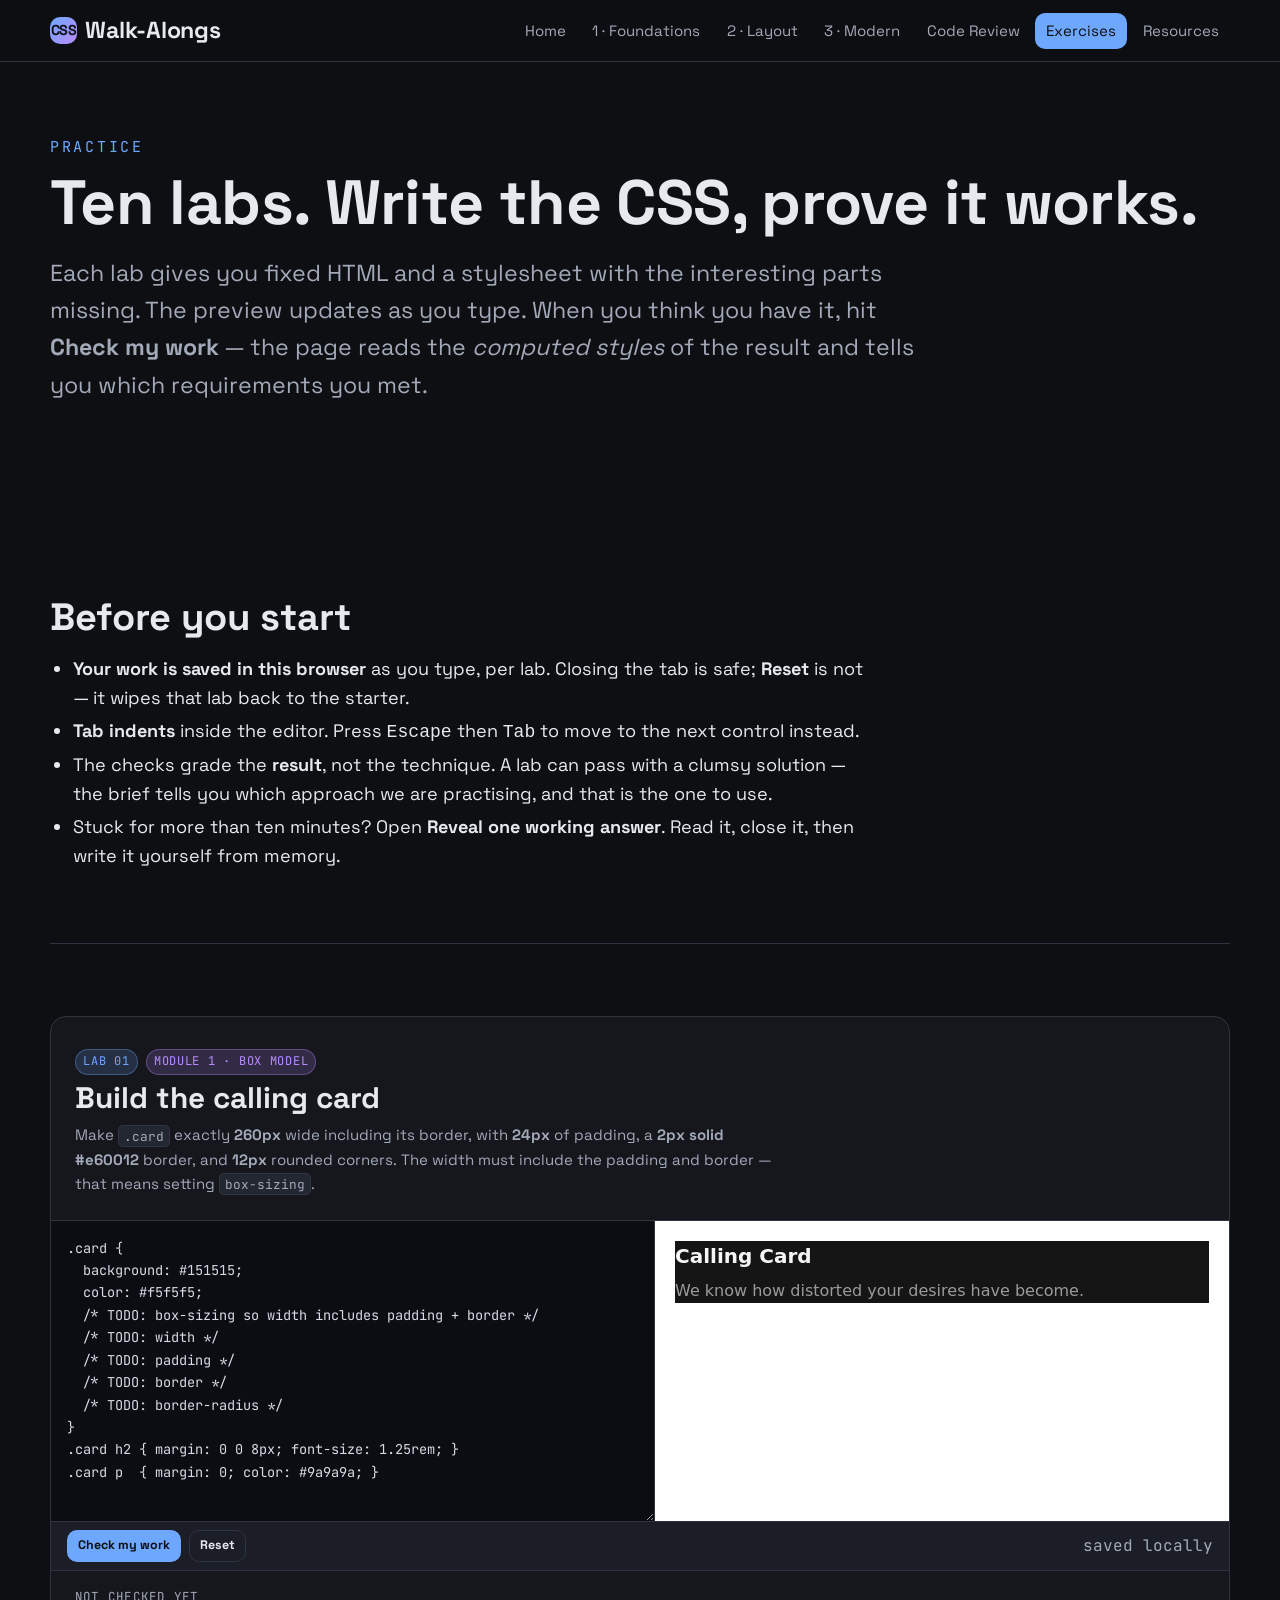
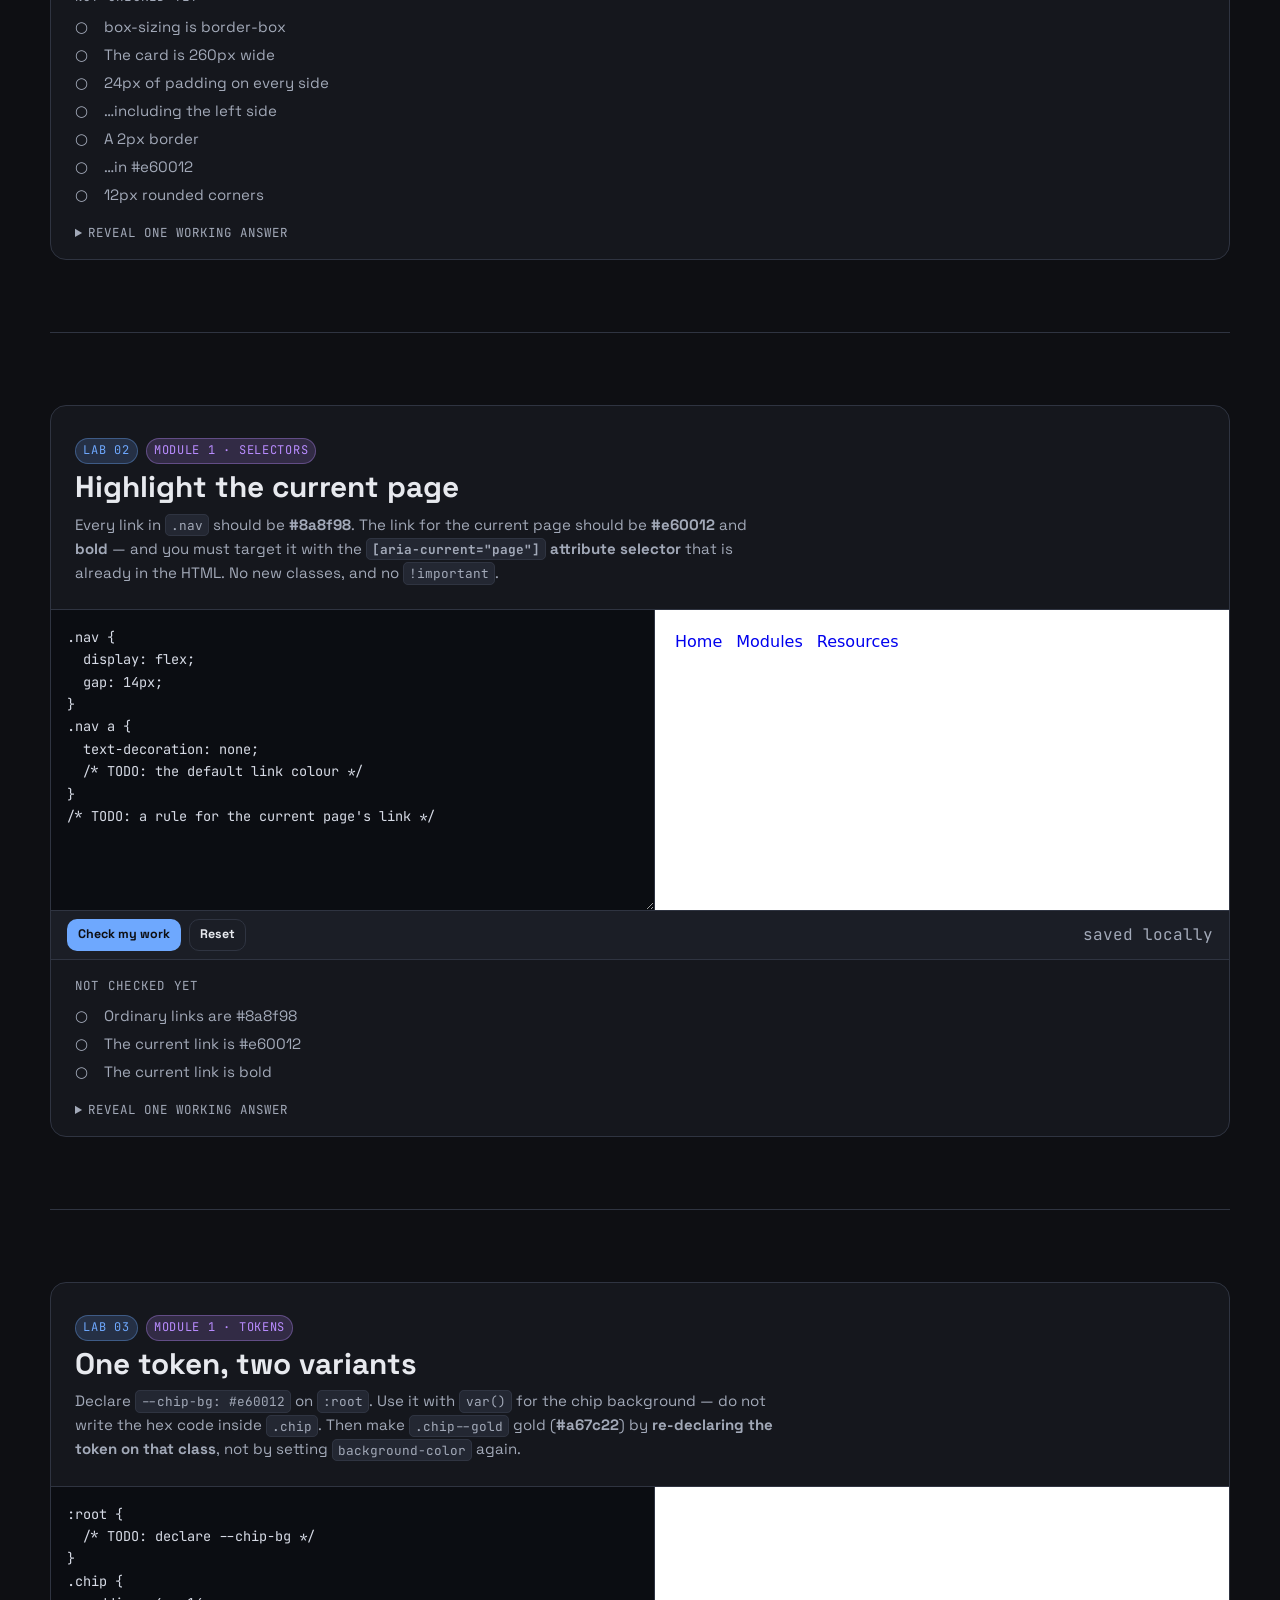
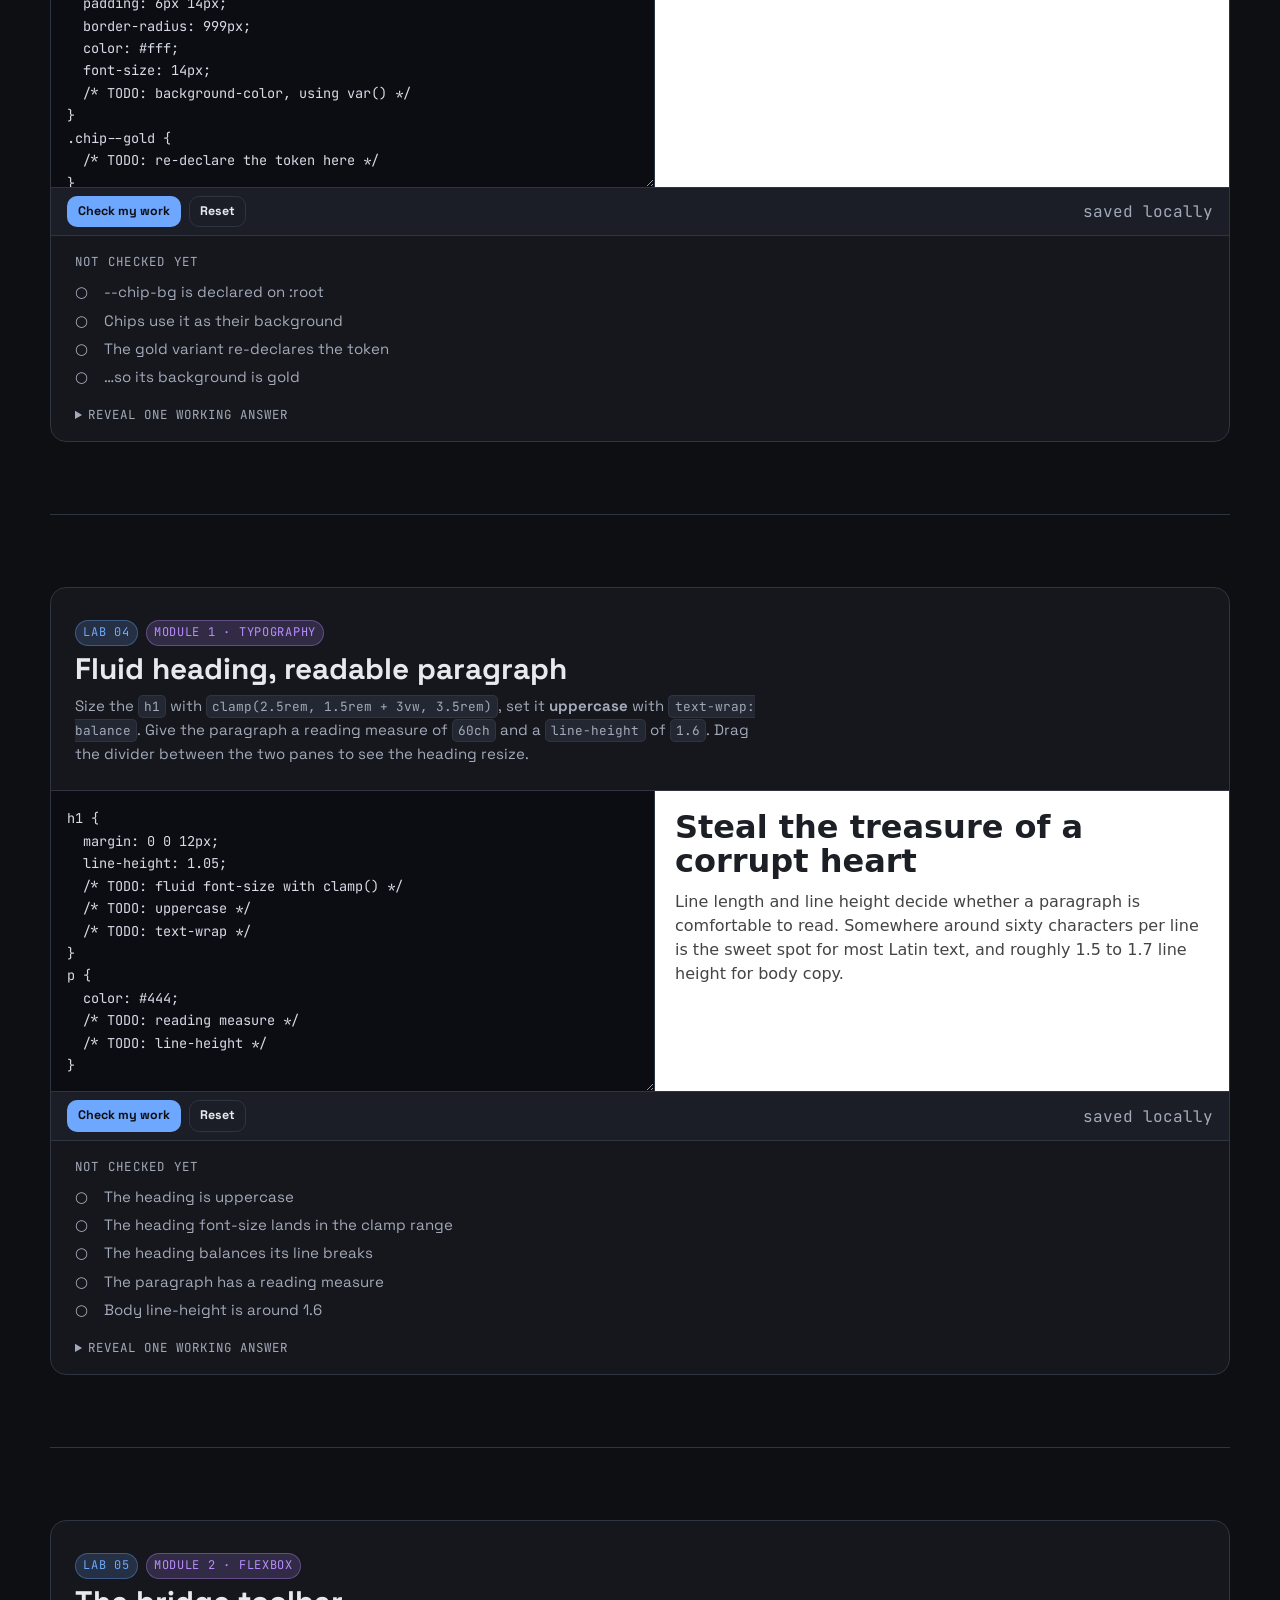
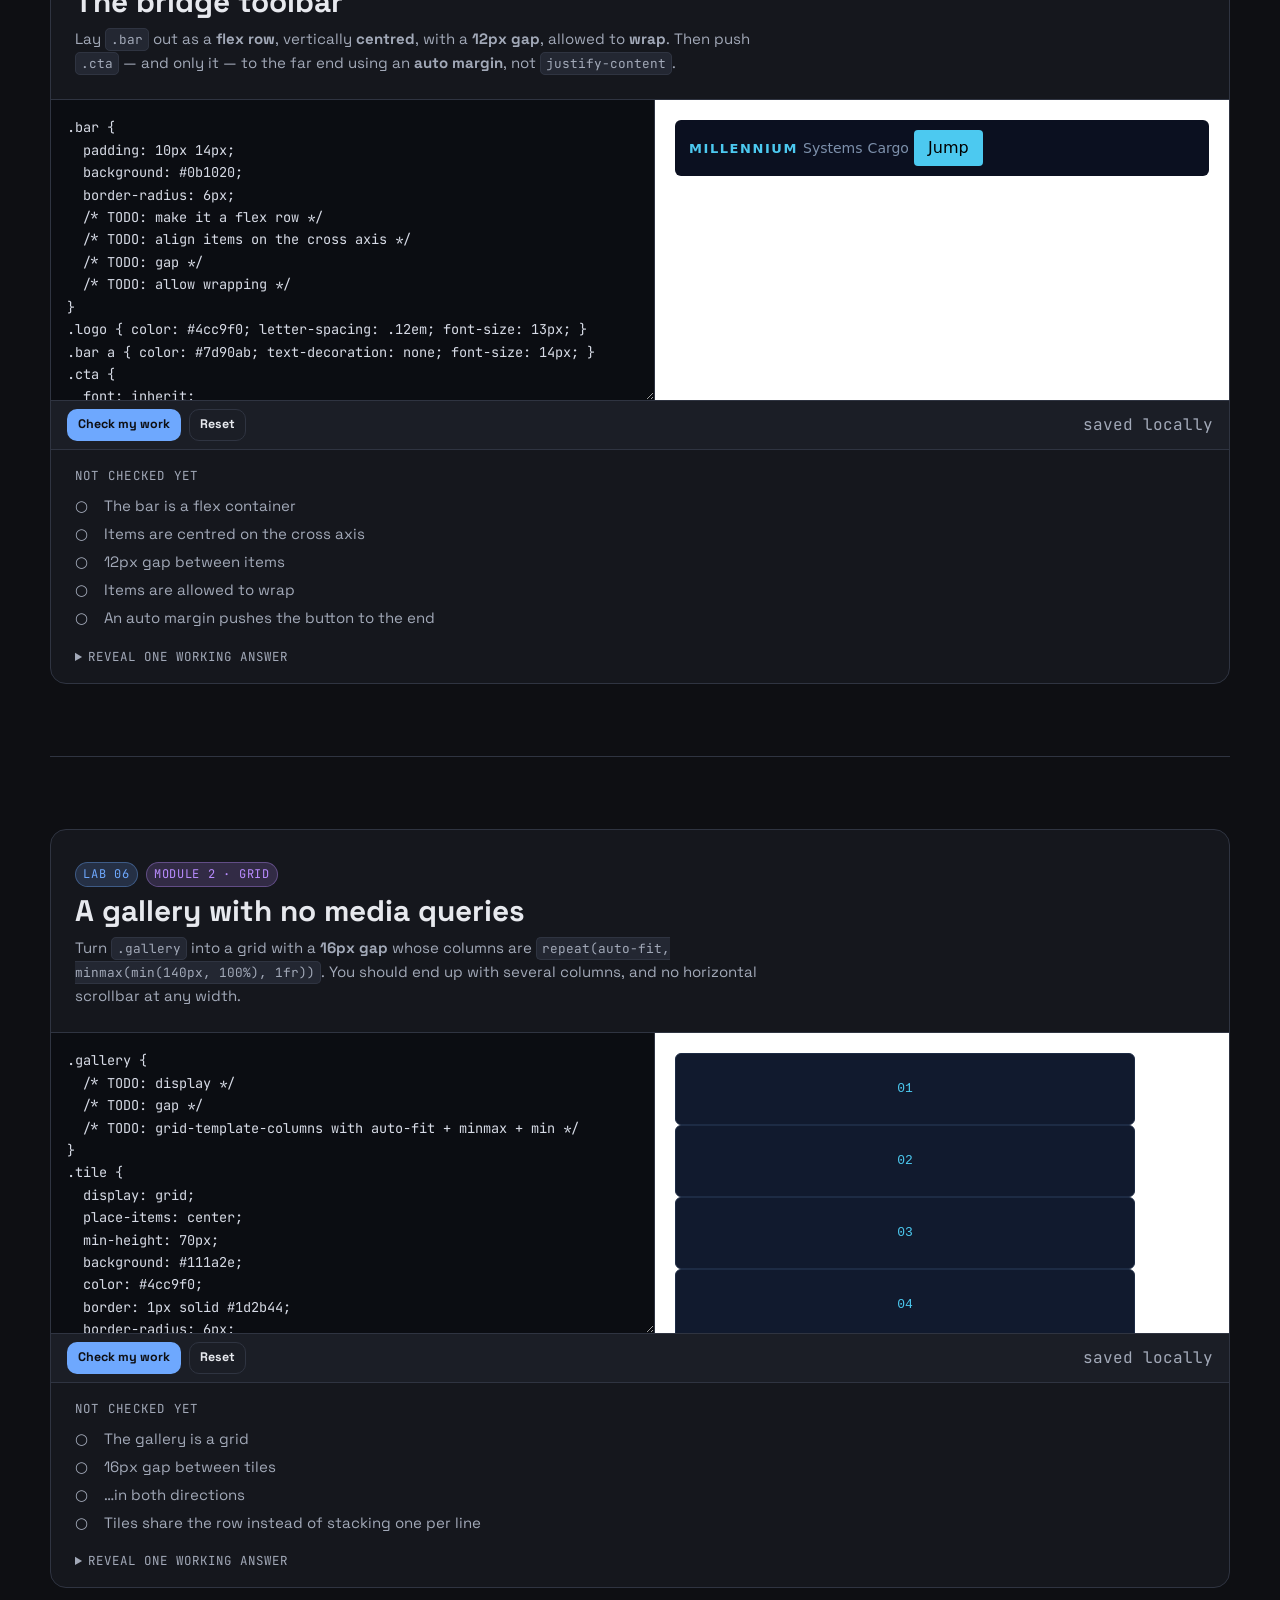
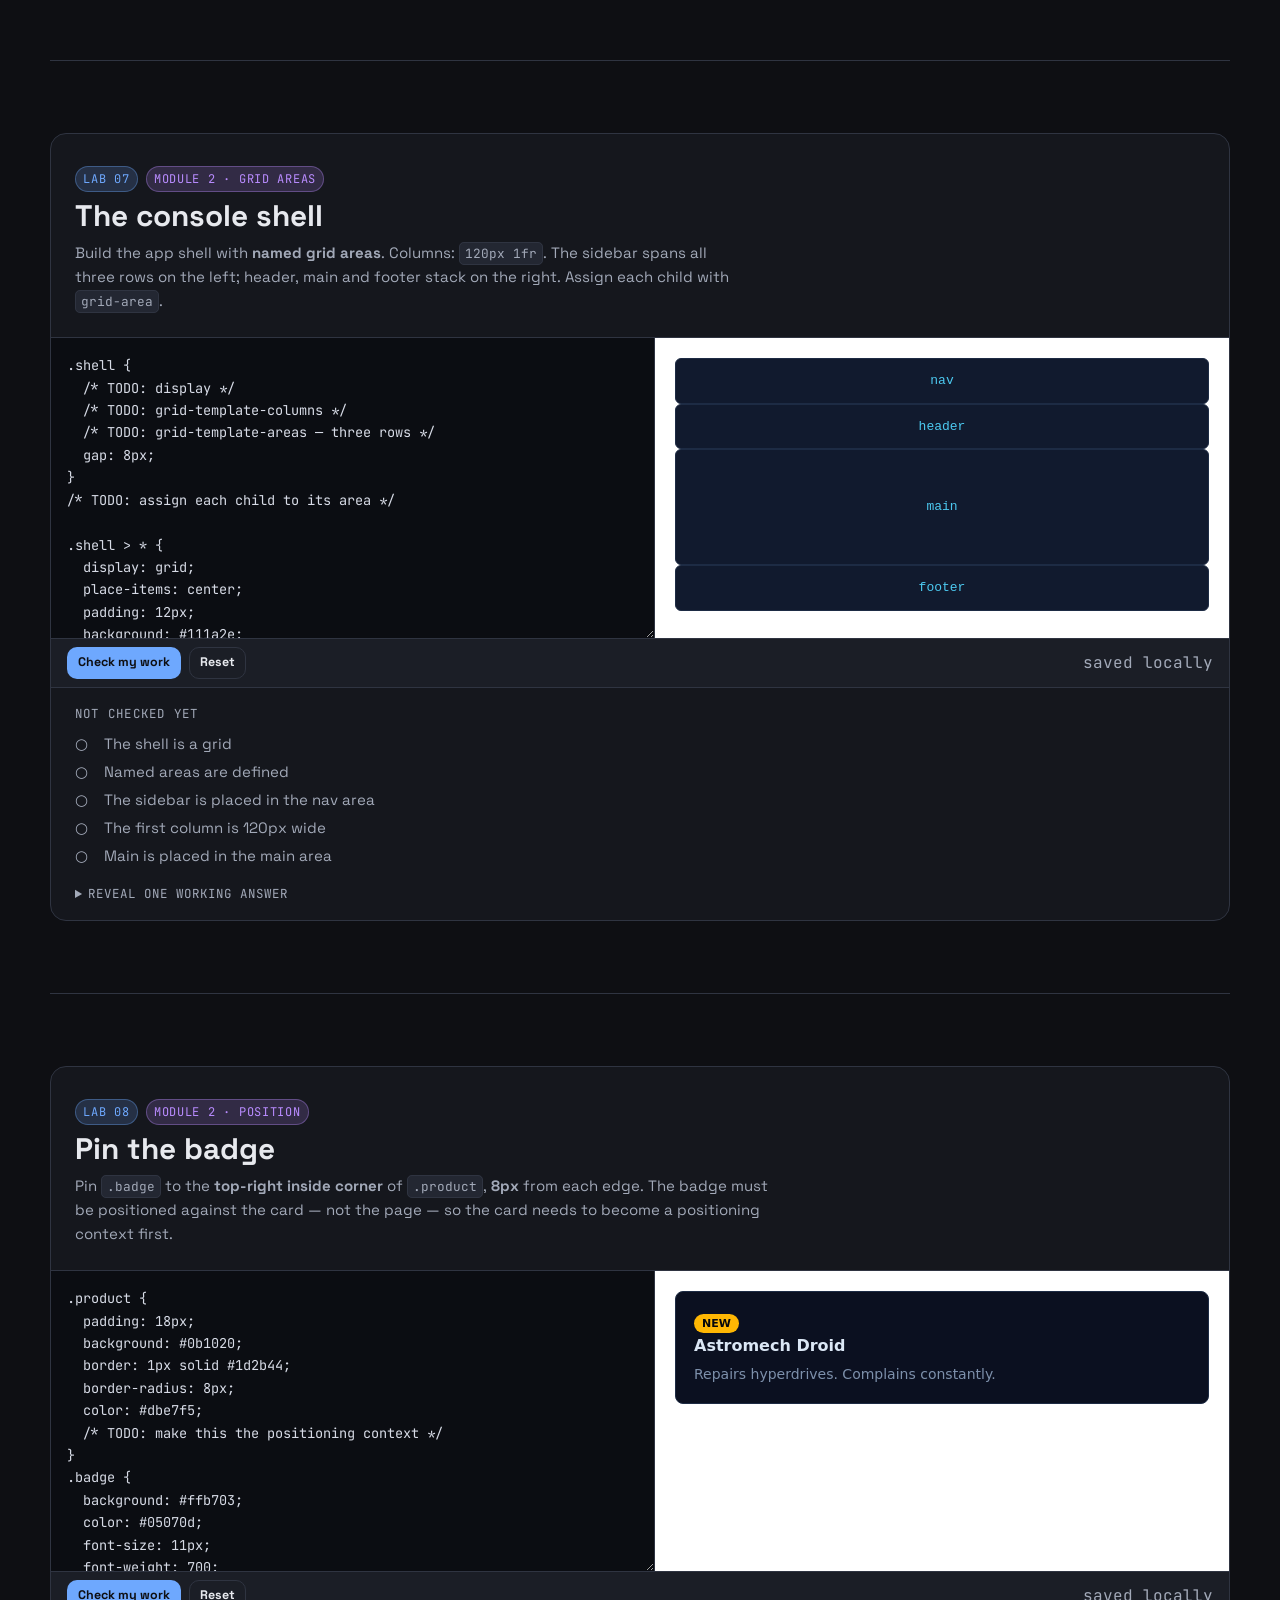
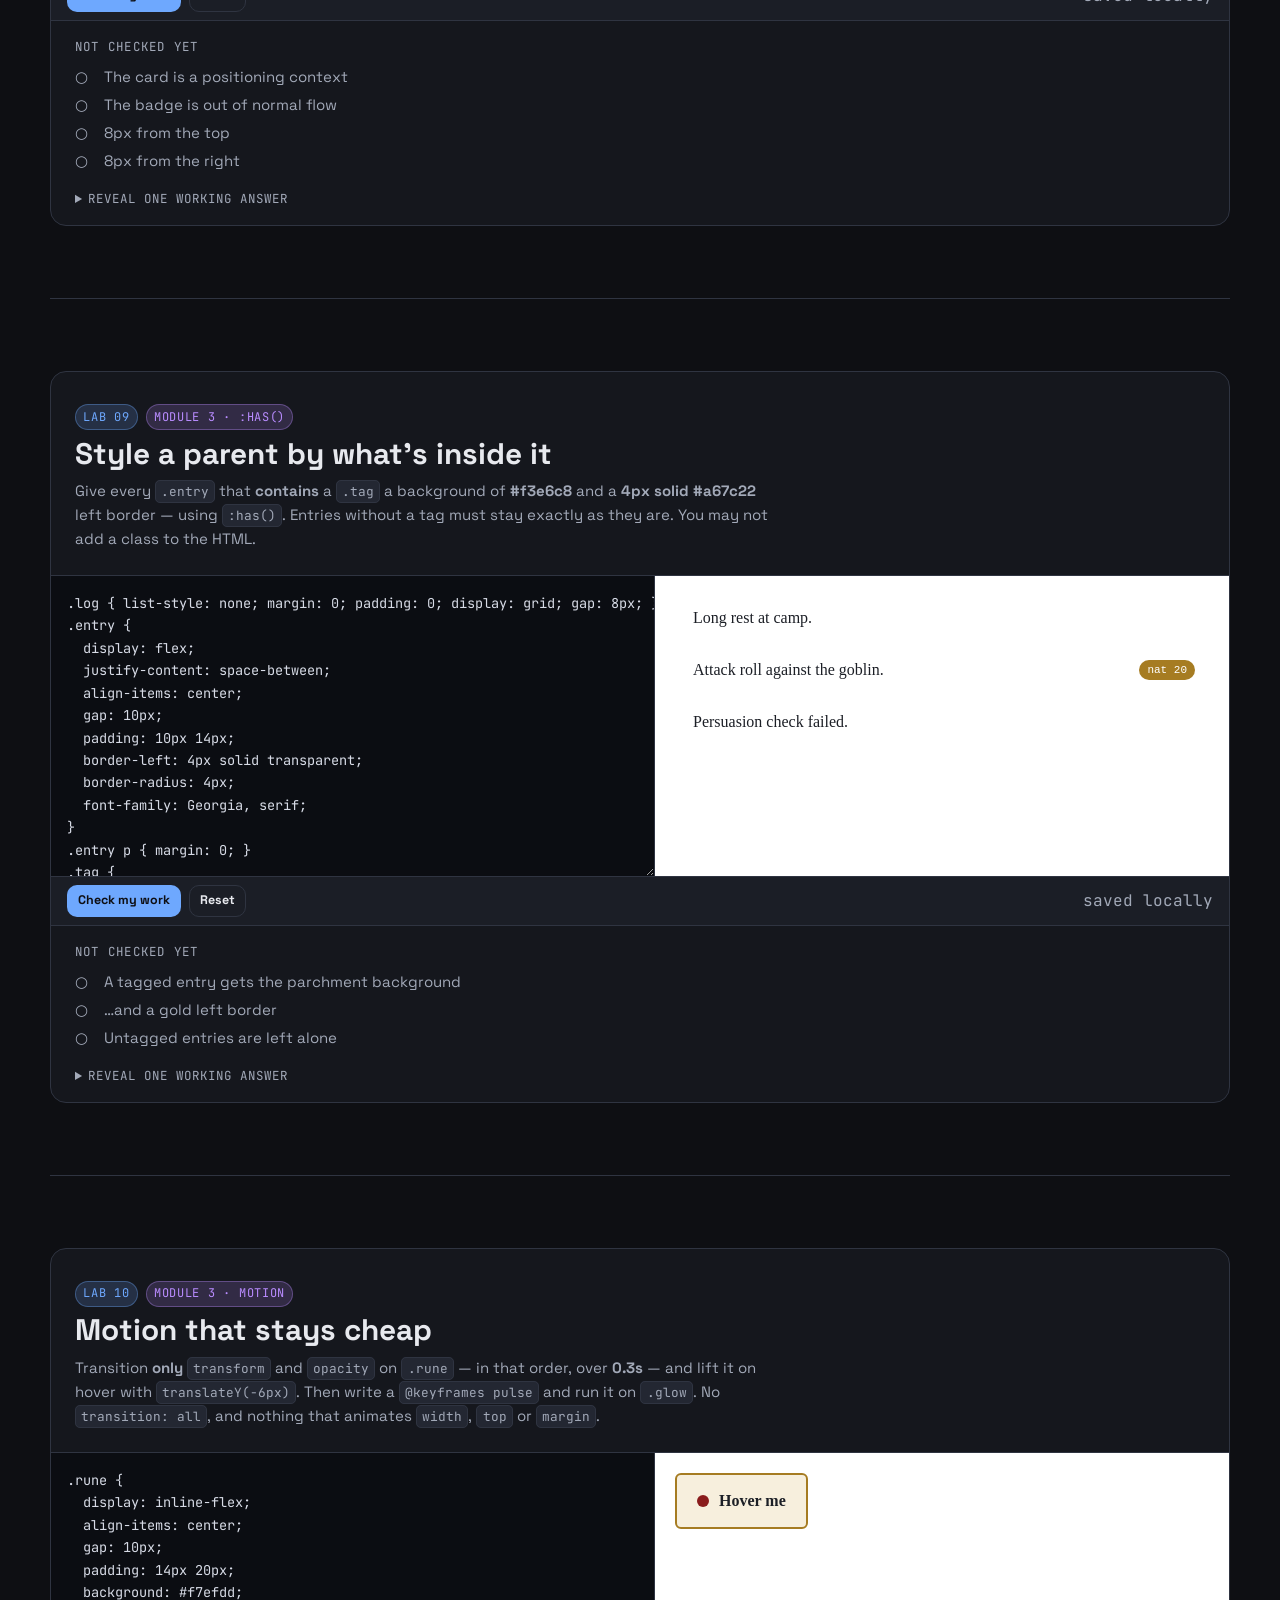
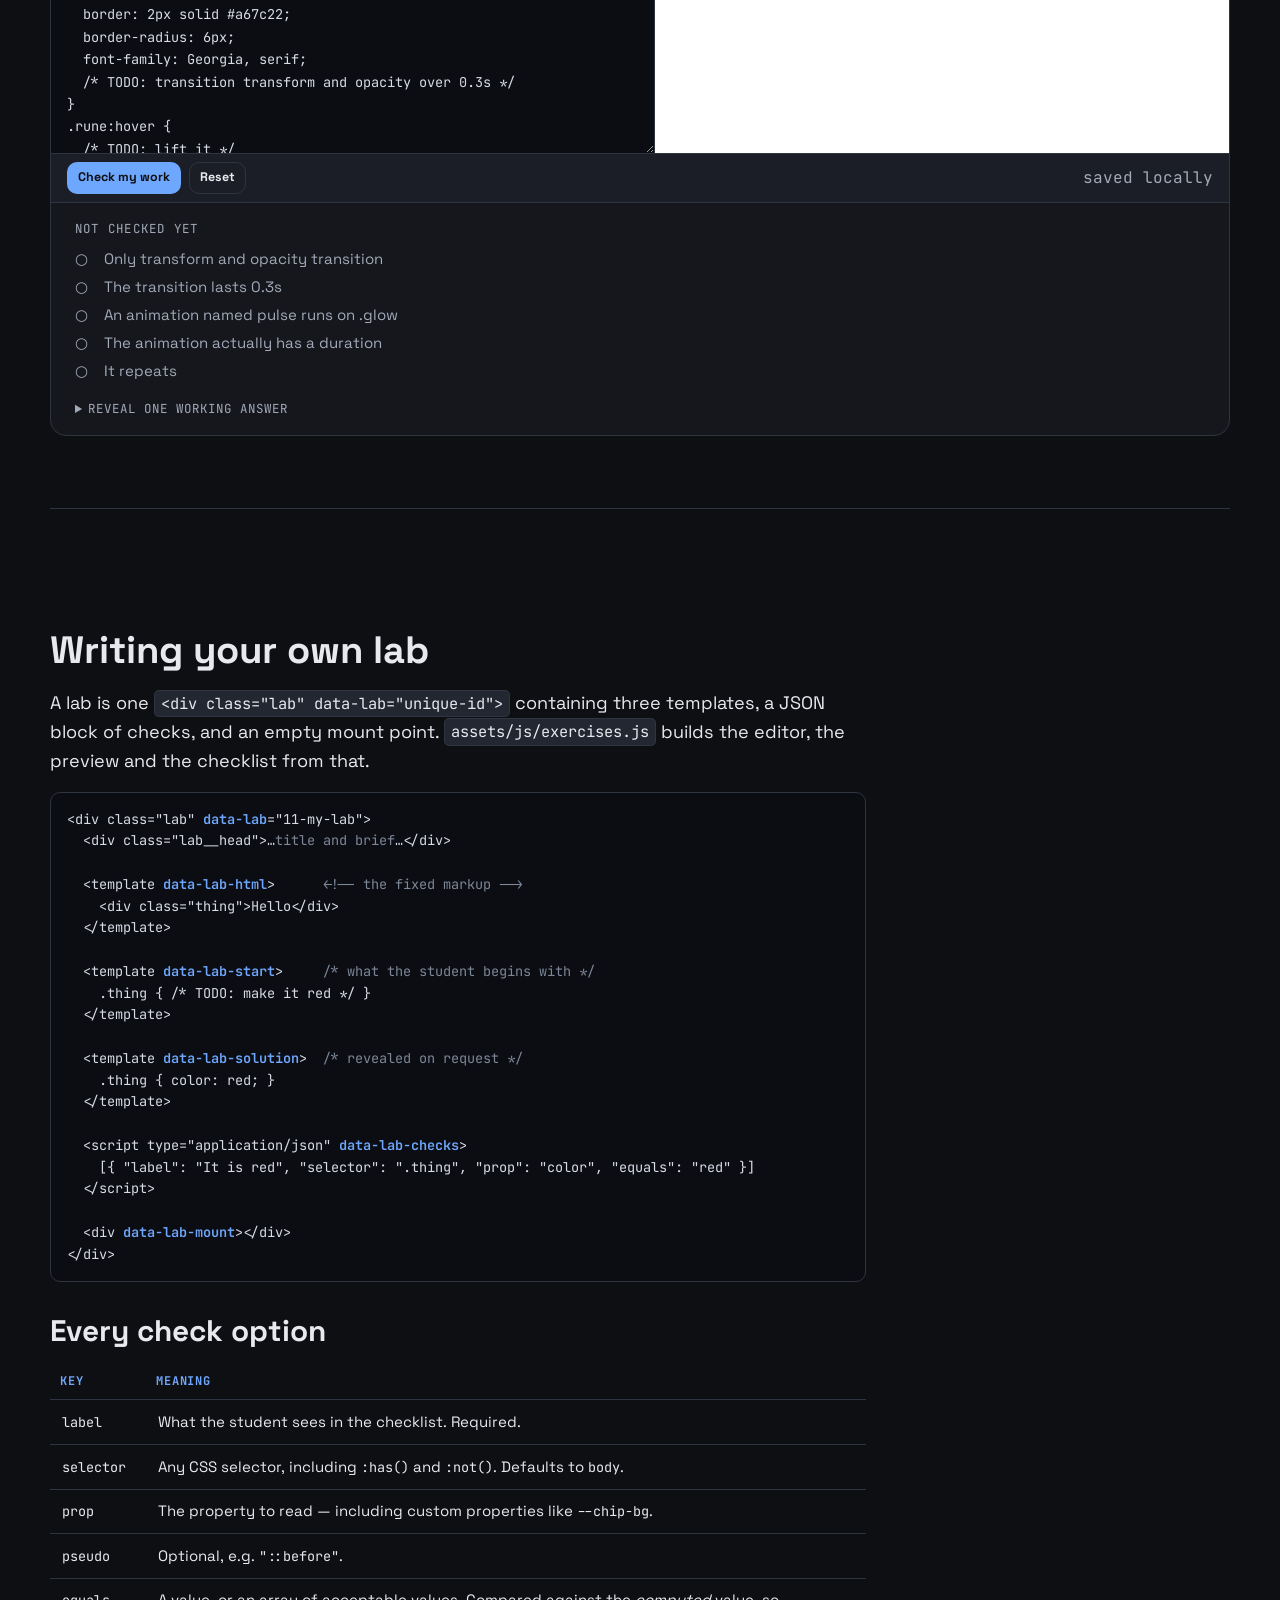
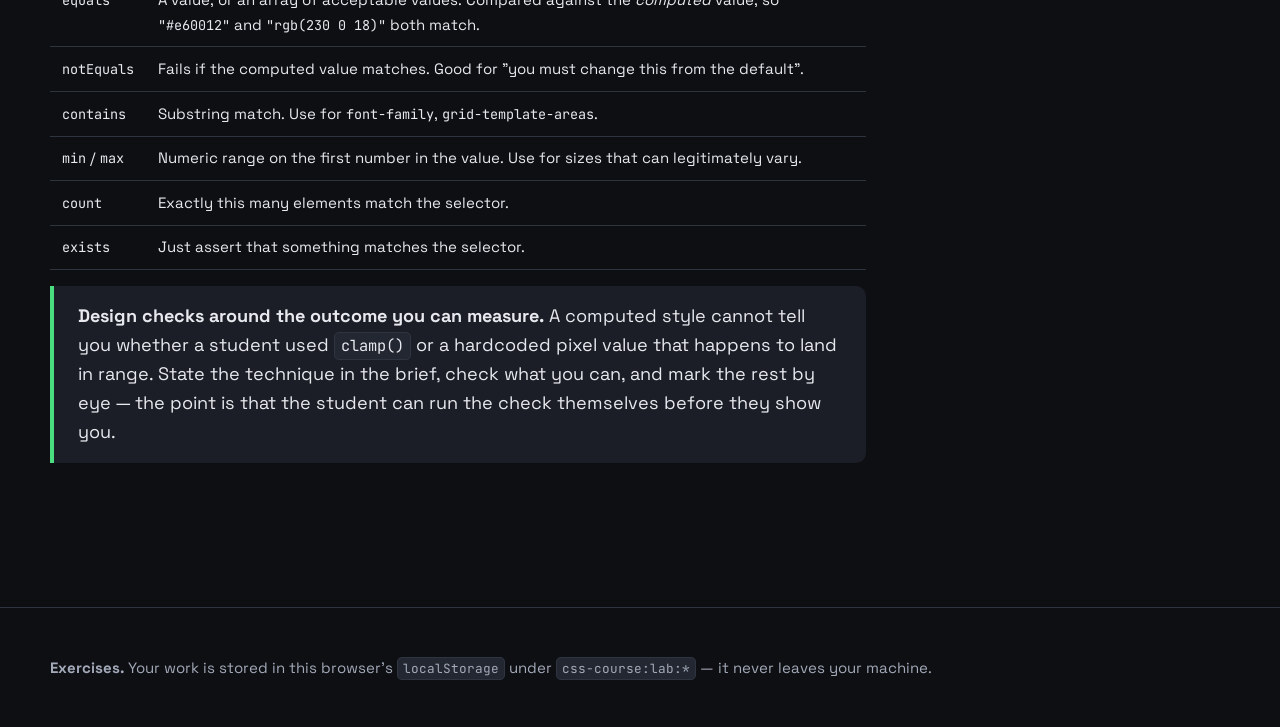
==== exercises.html @ 010ada00 "Add CSS Fundamentals course site A dependency-free teaching site for a beginner-to-advanced CSS cour" ====
<!doctype html>
<html lang="en">
<head>
<meta charset="utf-8">
<meta name="viewport" content="width=device-width, initial-scale=1">
<title>Exercises — CSS Walk-Alongs</title>
<meta name="description" content="Ten fill-in-the-blank CSS labs with a live preview and automatic checking of your computed styles.">
<link rel="icon" href="data:image/svg+xml,<svg xmlns=%22http://www.w3.org/2000/svg%22 viewBox=%220 0 100 100%22><text y=%22.9em%22 font-size=%2290%22>🧪</text></svg>">
<link rel="preconnect" href="https://fonts.googleapis.com">
<link rel="preconnect" href="https://fonts.gstatic.com" crossorigin>
<link href="https://fonts.googleapis.com/css2?family=Space+Grotesk:wght@400;500;700&family=JetBrains+Mono:wght@400;600&display=swap" rel="stylesheet">
<link rel="stylesheet" href="assets/css/base.css">
<link rel="stylesheet" href="assets/css/lab.css">
</head>
<body class="page">
<a class="skip-link" href="#main">Skip to content</a>

<header class="site-header">
  <div class="wrap site-header__inner">
    <a class="brand" href="index.html"><span class="brand__mark">CSS</span> Walk-Alongs</a>
    <nav class="nav" aria-label="Main">
      <a href="index.html"><span>Home</span></a>
      <a href="lesson-1-persona.html"><span>1 · Foundations</span></a>
      <a href="lesson-2-starwars.html"><span>2 · Layout</span></a>
      <a href="lesson-3-baldursgate.html"><span>3 · Modern</span></a>
      <a href="code-review.html"><span>Code Review</span></a>
      <a href="exercises.html" aria-current="page"><span>Exercises</span></a>
      <a href="resources.html"><span>Resources</span></a>
    </nav>
  </div>
</header>

<main id="main">

  <section class="wrap hero">
    <p class="eyebrow">Practice</p>
    <h1>Ten labs. Write the CSS, prove it works.</h1>
    <p class="lede">
      Each lab gives you fixed HTML and a stylesheet with the interesting parts
      missing. The preview updates as you type. When you think you have it, hit
      <b>Check my work</b> — the page reads the <em>computed styles</em> of the
      result and tells you which requirements you met.
    </p>
  </section>

  <section class="wrap section">
    <div class="prose">
      <h2 class="mt-0">Before you start</h2>
      <ul>
        <li><b>Your work is saved in this browser</b> as you type, per lab. Closing the tab is safe; <b>Reset</b> is not — it wipes that lab back to the starter.</li>
        <li><b>Tab indents</b> inside the editor. Press <kbd>Escape</kbd> then <kbd>Tab</kbd> to move to the next control instead.</li>
        <li>The checks grade the <b>result</b>, not the technique. A lab can pass with a clumsy solution — the brief tells you which approach we are practising, and that is the one to use.</li>
        <li>Stuck for more than ten minutes? Open <b>Reveal one working answer</b>. Read it, close it, then write it yourself from memory.</li>
      </ul>
      <noscript>
        <p class="js-required"><strong>JavaScript is disabled.</strong> These
        labs need it to render the preview and run the checks. The lesson pages
        and the resources page work fine without it.</p>
      </noscript>
    </div>
  </section>

  <!-- =============================================================== 01 -->
  <section class="wrap section">
    <div class="lab" data-lab="01-box-model">
      <div class="lab__head">
        <div class="cluster"><span class="tag">Lab 01</span><span class="tag tag--2">Module 1 · Box model</span></div>
        <h3 style="margin-block-start:.4rem;">Build the calling card</h3>
        <p class="lab__brief">
          Make <code class="inline">.card</code> exactly <b>260px</b> wide
          including its border, with <b>24px</b> of padding, a <b>2px solid
          #e60012</b> border, and <b>12px</b> rounded corners. The width must
          include the padding and border — that means setting
          <code class="inline">box-sizing</code>.
        </p>
      </div>

      <template data-lab-html>
        <div class="card">
          <h2>Calling Card</h2>
          <p>We know how distorted your desires have become.</p>
        </div>
      </template>

      <template data-lab-start>
        .card {
          background: #151515;
          color: #f5f5f5;
          /* TODO: box-sizing so width includes padding + border */
          /* TODO: width */
          /* TODO: padding */
          /* TODO: border */
          /* TODO: border-radius */
        }
        .card h2 { margin: 0 0 8px; font-size: 1.25rem; }
        .card p  { margin: 0; color: #9a9a9a; }
      </template>

      <template data-lab-solution>
        .card {
          background: #151515;
          color: #f5f5f5;
          box-sizing: border-box;
          width: 260px;
          padding: 24px;
          border: 2px solid #e60012;
          border-radius: 12px;
        }
        .card h2 { margin: 0 0 8px; font-size: 1.25rem; }
        .card p  { margin: 0; color: #9a9a9a; }
      </template>

      <script type="application/json" data-lab-checks>
      [
        { "label": "box-sizing is border-box",        "selector": ".card", "prop": "box-sizing",       "equals": "border-box" },
        { "label": "The card is 260px wide",          "selector": ".card", "prop": "width",            "equals": "260px" },
        { "label": "24px of padding on every side",   "selector": ".card", "prop": "padding-top",      "equals": "24px" },
        { "label": "…including the left side",        "selector": ".card", "prop": "padding-left",     "equals": "24px" },
        { "label": "A 2px border",                    "selector": ".card", "prop": "border-top-width", "equals": "2px" },
        { "label": "…in #e60012",                     "selector": ".card", "prop": "border-top-color", "equals": "#e60012" },
        { "label": "12px rounded corners",            "selector": ".card", "prop": "border-top-left-radius", "equals": "12px" }
      ]
      </script>

      <div data-lab-mount></div>
    </div>
  </section>

  <!-- =============================================================== 02 -->
  <section class="wrap section">
    <div class="lab" data-lab="02-selectors">
      <div class="lab__head">
        <div class="cluster"><span class="tag">Lab 02</span><span class="tag tag--2">Module 1 · Selectors</span></div>
        <h3 style="margin-block-start:.4rem;">Highlight the current page</h3>
        <p class="lab__brief">
          Every link in <code class="inline">.nav</code> should be
          <b>#8a8f98</b>. The link for the current page should be
          <b>#e60012</b> and <b>bold</b> — and you must target it with the
          <b><code class="inline">[aria-current="page"]</code> attribute
          selector</b> that is already in the HTML. No new classes, and no
          <code class="inline">!important</code>.
        </p>
      </div>

      <template data-lab-html>
        <nav class="nav">
          <a href="#">Home</a>
          <a href="#" aria-current="page">Modules</a>
          <a href="#">Resources</a>
        </nav>
      </template>

      <template data-lab-start>
        .nav {
          display: flex;
          gap: 14px;
        }
        .nav a {
          text-decoration: none;
          /* TODO: the default link colour */
        }
        /* TODO: a rule for the current page's link */
      </template>

      <template data-lab-solution>
        .nav {
          display: flex;
          gap: 14px;
        }
        .nav a {
          text-decoration: none;
          color: #8a8f98;
        }
        .nav a[aria-current="page"] {
          color: #e60012;
          font-weight: 700;
        }
      </template>

      <script type="application/json" data-lab-checks>
      [
        { "label": "Ordinary links are #8a8f98", "selector": ".nav a:not([aria-current])", "prop": "color",       "equals": "#8a8f98" },
        { "label": "The current link is #e60012", "selector": ".nav a[aria-current='page']", "prop": "color",     "equals": "#e60012" },
        { "label": "The current link is bold",    "selector": ".nav a[aria-current='page']", "prop": "font-weight", "equals": "700" }
      ]
      </script>

      <div data-lab-mount></div>
    </div>
  </section>

  <!-- =============================================================== 03 -->
  <section class="wrap section">
    <div class="lab" data-lab="03-custom-properties">
      <div class="lab__head">
        <div class="cluster"><span class="tag">Lab 03</span><span class="tag tag--2">Module 1 · Tokens</span></div>
        <h3 style="margin-block-start:.4rem;">One token, two variants</h3>
        <p class="lab__brief">
          Declare <code class="inline">--chip-bg: #e60012</code> on
          <code class="inline">:root</code>. Use it with
          <code class="inline">var()</code> for the chip background — do not
          write the hex code inside <code class="inline">.chip</code>. Then
          make <code class="inline">.chip--gold</code> gold
          (<b>#a67c22</b>) by <b>re-declaring the token on that class</b>, not
          by setting <code class="inline">background-color</code> again.
        </p>
      </div>

      <template data-lab-html>
        <div style="display:flex;gap:10px;flex-wrap:wrap;">
          <span class="chip">Phantom</span>
          <span class="chip">Thief</span>
          <span class="chip chip--gold">Legendary</span>
        </div>
      </template>

      <template data-lab-start>
        :root {
          /* TODO: declare --chip-bg */
        }
        .chip {
          padding: 6px 14px;
          border-radius: 999px;
          color: #fff;
          font-size: 14px;
          /* TODO: background-color, using var() */
        }
        .chip--gold {
          /* TODO: re-declare the token here */
        }
      </template>

      <template data-lab-solution>
        :root {
          --chip-bg: #e60012;
        }
        .chip {
          padding: 6px 14px;
          border-radius: 999px;
          color: #fff;
          font-size: 14px;
          background-color: var(--chip-bg);
        }
        .chip--gold {
          --chip-bg: #a67c22;
        }
      </template>

      <script type="application/json" data-lab-checks>
      [
        { "label": "--chip-bg is declared on :root", "selector": ":root",       "prop": "--chip-bg",        "contains": "#e60012" },
        { "label": "Chips use it as their background", "selector": ".chip",     "prop": "background-color", "equals": "#e60012" },
        { "label": "The gold variant re-declares the token", "selector": ".chip--gold", "prop": "--chip-bg", "contains": "#a67c22" },
        { "label": "…so its background is gold",     "selector": ".chip--gold", "prop": "background-color", "equals": "#a67c22" }
      ]
      </script>

      <div data-lab-mount></div>
    </div>
  </section>

  <!-- =============================================================== 04 -->
  <section class="wrap section">
    <div class="lab" data-lab="04-typography">
      <div class="lab__head">
        <div class="cluster"><span class="tag">Lab 04</span><span class="tag tag--2">Module 1 · Typography</span></div>
        <h3 style="margin-block-start:.4rem;">Fluid heading, readable paragraph</h3>
        <p class="lab__brief">
          Size the <code class="inline">h1</code> with
          <code class="inline">clamp(2.5rem, 1.5rem + 3vw, 3.5rem)</code>, set it
          <b>uppercase</b> with <code class="inline">text-wrap: balance</code>.
          Give the paragraph a reading measure of
          <code class="inline">60ch</code> and a
          <code class="inline">line-height</code> of <code class="inline">1.6</code>.
          Drag the divider between the two panes to see the heading resize.
        </p>
      </div>

      <template data-lab-html>
        <h1>Steal the treasure of a corrupt heart</h1>
        <p>Line length and line height decide whether a paragraph is comfortable to read. Somewhere around sixty characters per line is the sweet spot for most Latin text, and roughly 1.5 to 1.7 line height for body copy.</p>
      </template>

      <template data-lab-start>
        h1 {
          margin: 0 0 12px;
          line-height: 1.05;
          /* TODO: fluid font-size with clamp() */
          /* TODO: uppercase */
          /* TODO: text-wrap */
        }
        p {
          color: #444;
          /* TODO: reading measure */
          /* TODO: line-height */
        }
      </template>

      <template data-lab-solution>
        h1 {
          margin: 0 0 12px;
          line-height: 1.05;
          font-size: clamp(2.5rem, 1.5rem + 3vw, 3.5rem);
          text-transform: uppercase;
          text-wrap: balance;
        }
        p {
          color: #444;
          max-width: 60ch;
          line-height: 1.6;
        }
      </template>

      <script type="application/json" data-lab-checks>
      [
        { "label": "The heading is uppercase",              "selector": "h1", "prop": "text-transform", "equals": "uppercase" },
        { "label": "The heading font-size lands in the clamp range", "selector": "h1", "prop": "font-size", "min": 40, "max": 58 },
        { "label": "The heading balances its line breaks",  "selector": "h1", "prop": "text-wrap",      "contains": "balance" },
        { "label": "The paragraph has a reading measure",   "selector": "p",  "prop": "max-width",      "min": 300, "max": 800 },
        { "label": "Body line-height is around 1.6",        "selector": "p",  "prop": "line-height",    "min": 25, "max": 27 }
      ]
      </script>

      <div data-lab-mount></div>
    </div>
  </section>

  <!-- =============================================================== 05 -->
  <section class="wrap section">
    <div class="lab" data-lab="05-flexbox">
      <div class="lab__head">
        <div class="cluster"><span class="tag">Lab 05</span><span class="tag tag--2">Module 2 · Flexbox</span></div>
        <h3 style="margin-block-start:.4rem;">The bridge toolbar</h3>
        <p class="lab__brief">
          Lay <code class="inline">.bar</code> out as a <b>flex row</b>,
          vertically <b>centred</b>, with a <b>12px gap</b>, allowed to
          <b>wrap</b>. Then push <code class="inline">.cta</code> — and only it
          — to the far end using an <b>auto margin</b>, not
          <code class="inline">justify-content</code>.
        </p>
      </div>

      <template data-lab-html>
        <div class="bar">
          <strong class="logo">MILLENNIUM</strong>
          <a href="#">Systems</a>
          <a href="#">Cargo</a>
          <button class="cta">Jump</button>
        </div>
      </template>

      <template data-lab-start>
        .bar {
          padding: 10px 14px;
          background: #0b1020;
          border-radius: 6px;
          /* TODO: make it a flex row */
          /* TODO: align items on the cross axis */
          /* TODO: gap */
          /* TODO: allow wrapping */
        }
        .logo { color: #4cc9f0; letter-spacing: .12em; font-size: 13px; }
        .bar a { color: #7d90ab; text-decoration: none; font-size: 14px; }
        .cta {
          font: inherit;
          padding: 6px 14px;
          border: 0;
          border-radius: 4px;
          background: #4cc9f0;
          cursor: pointer;
          /* TODO: push me to the end */
        }
      </template>

      <template data-lab-solution>
        .bar {
          padding: 10px 14px;
          background: #0b1020;
          border-radius: 6px;
          display: flex;
          align-items: center;
          gap: 12px;
          flex-wrap: wrap;
        }
        .logo { color: #4cc9f0; letter-spacing: .12em; font-size: 13px; }
        .bar a { color: #7d90ab; text-decoration: none; font-size: 14px; }
        .cta {
          font: inherit;
          padding: 6px 14px;
          border: 0;
          border-radius: 4px;
          background: #4cc9f0;
          cursor: pointer;
          margin-inline-start: auto;
        }
      </template>

      <script type="application/json" data-lab-checks>
      [
        { "label": "The bar is a flex container", "selector": ".bar", "prop": "display",     "equals": "flex" },
        { "label": "Items are centred on the cross axis", "selector": ".bar", "prop": "align-items", "equals": "center" },
        { "label": "12px gap between items",     "selector": ".bar", "prop": "column-gap",  "equals": "12px" },
        { "label": "Items are allowed to wrap",  "selector": ".bar", "prop": "flex-wrap",   "equals": "wrap" },
        { "label": "An auto margin pushes the button to the end", "selector": ".cta", "prop": "margin-left", "min": 1 }
      ]
      </script>

      <div data-lab-mount></div>
    </div>
  </section>

  <!-- =============================================================== 06 -->
  <section class="wrap section">
    <div class="lab" data-lab="06-grid-autofit">
      <div class="lab__head">
        <div class="cluster"><span class="tag">Lab 06</span><span class="tag tag--2">Module 2 · Grid</span></div>
        <h3 style="margin-block-start:.4rem;">A gallery with no media queries</h3>
        <p class="lab__brief">
          Turn <code class="inline">.gallery</code> into a grid with a
          <b>16px gap</b> whose columns are
          <code class="inline">repeat(auto-fit, minmax(min(140px, 100%), 1fr))</code>.
          You should end up with several columns, and no horizontal scrollbar
          at any width.
        </p>
      </div>

      <template data-lab-html>
        <div style="max-width:460px;">
          <div class="gallery">
            <div class="tile">01</div><div class="tile">02</div><div class="tile">03</div>
            <div class="tile">04</div><div class="tile">05</div><div class="tile">06</div>
          </div>
        </div>
      </template>

      <template data-lab-start>
        .gallery {
          /* TODO: display */
          /* TODO: gap */
          /* TODO: grid-template-columns with auto-fit + minmax + min */
        }
        .tile {
          display: grid;
          place-items: center;
          min-height: 70px;
          background: #111a2e;
          color: #4cc9f0;
          border: 1px solid #1d2b44;
          border-radius: 6px;
          font-family: monospace;
        }
      </template>

      <template data-lab-solution>
        .gallery {
          display: grid;
          gap: 16px;
          grid-template-columns: repeat(auto-fit, minmax(min(140px, 100%), 1fr));
        }
        .tile {
          display: grid;
          place-items: center;
          min-height: 70px;
          background: #111a2e;
          color: #4cc9f0;
          border: 1px solid #1d2b44;
          border-radius: 6px;
          font-family: monospace;
        }
      </template>

      <script type="application/json" data-lab-checks>
      [
        { "label": "The gallery is a grid",   "selector": ".gallery", "prop": "display",    "equals": "grid" },
        { "label": "16px gap between tiles",  "selector": ".gallery", "prop": "column-gap", "equals": "16px" },
        { "label": "…in both directions",     "selector": ".gallery", "prop": "row-gap",    "equals": "16px" },
        { "label": "Tiles share the row instead of stacking one per line", "selector": ".tile", "prop": "width", "min": 90, "max": 230 }
      ]
      </script>

      <div data-lab-mount></div>
    </div>
  </section>

  <!-- =============================================================== 07 -->
  <section class="wrap section">
    <div class="lab" data-lab="07-grid-areas">
      <div class="lab__head">
        <div class="cluster"><span class="tag">Lab 07</span><span class="tag tag--2">Module 2 · Grid areas</span></div>
        <h3 style="margin-block-start:.4rem;">The console shell</h3>
        <p class="lab__brief">
          Build the app shell with <b>named grid areas</b>. Columns:
          <code class="inline">120px 1fr</code>. The sidebar spans all three
          rows on the left; header, main and footer stack on the right. Assign
          each child with <code class="inline">grid-area</code>.
        </p>
      </div>

      <template data-lab-html>
        <div class="shell">
          <aside class="sidebar">nav</aside>
          <header class="head">header</header>
          <main class="main">main</main>
          <footer class="foot">footer</footer>
        </div>
      </template>

      <template data-lab-start>
        .shell {
          /* TODO: display */
          /* TODO: grid-template-columns */
          /* TODO: grid-template-areas — three rows */
          gap: 8px;
        }
        /* TODO: assign each child to its area */

        .shell > * {
          display: grid;
          place-items: center;
          padding: 12px;
          background: #111a2e;
          color: #4cc9f0;
          border: 1px solid #1d2b44;
          border-radius: 6px;
          font-family: monospace;
          font-size: 13px;
        }
        .main { min-height: 90px; }
      </template>

      <template data-lab-solution>
        .shell {
          display: grid;
          grid-template-columns: 120px 1fr;
          grid-template-areas:
            "nav header"
            "nav main"
            "nav footer";
          gap: 8px;
        }
        .sidebar { grid-area: nav; }
        .head    { grid-area: header; }
        .main    { grid-area: main; }
        .foot    { grid-area: footer; }

        .shell > * {
          display: grid;
          place-items: center;
          padding: 12px;
          background: #111a2e;
          color: #4cc9f0;
          border: 1px solid #1d2b44;
          border-radius: 6px;
          font-family: monospace;
          font-size: 13px;
        }
        .main { min-height: 90px; }
      </template>

      <script type="application/json" data-lab-checks>
      [
        { "label": "The shell is a grid",              "selector": ".shell",  "prop": "display",              "equals": "grid" },
        { "label": "Named areas are defined",          "selector": ".shell",  "prop": "grid-template-areas",  "contains": "nav" },
        { "label": "The sidebar is placed in the nav area", "selector": ".sidebar", "prop": "grid-column-start", "contains": "nav" },
        { "label": "The first column is 120px wide",   "selector": ".shell",  "prop": "grid-template-columns", "contains": "120px" },
        { "label": "Main is placed in the main area",  "selector": ".main",   "prop": "grid-column-start",    "contains": "main" }
      ]
      </script>

      <div data-lab-mount></div>
    </div>
  </section>

  <!-- =============================================================== 08 -->
  <section class="wrap section">
    <div class="lab" data-lab="08-positioning">
      <div class="lab__head">
        <div class="cluster"><span class="tag">Lab 08</span><span class="tag tag--2">Module 2 · Position</span></div>
        <h3 style="margin-block-start:.4rem;">Pin the badge</h3>
        <p class="lab__brief">
          Pin <code class="inline">.badge</code> to the <b>top-right inside
          corner</b> of <code class="inline">.product</code>, <b>8px</b> from
          each edge. The badge must be positioned against the card — not the
          page — so the card needs to become a positioning context first.
        </p>
      </div>

      <template data-lab-html>
        <div class="product">
          <span class="badge">NEW</span>
          <h3>Astromech Droid</h3>
          <p>Repairs hyperdrives. Complains constantly.</p>
        </div>
      </template>

      <template data-lab-start>
        .product {
          padding: 18px;
          background: #0b1020;
          border: 1px solid #1d2b44;
          border-radius: 8px;
          color: #dbe7f5;
          /* TODO: make this the positioning context */
        }
        .badge {
          background: #ffb703;
          color: #05070d;
          font-size: 11px;
          font-weight: 700;
          padding: 3px 8px;
          border-radius: 999px;
          /* TODO: take me out of flow and pin me */
        }
        .product h3 { margin: 0 0 6px; font-size: 1rem; }
        .product p  { margin: 0; font-size: 14px; color: #7d90ab; }
      </template>

      <template data-lab-solution>
        .product {
          padding: 18px;
          background: #0b1020;
          border: 1px solid #1d2b44;
          border-radius: 8px;
          color: #dbe7f5;
          position: relative;
        }
        .badge {
          background: #ffb703;
          color: #05070d;
          font-size: 11px;
          font-weight: 700;
          padding: 3px 8px;
          border-radius: 999px;
          position: absolute;
          inset-block-start: 8px;
          inset-inline-end: 8px;
        }
        .product h3 { margin: 0 0 6px; font-size: 1rem; }
        .product p  { margin: 0; font-size: 14px; color: #7d90ab; }
      </template>

      <script type="application/json" data-lab-checks>
      [
        { "label": "The card is a positioning context", "selector": ".product", "prop": "position", "equals": "relative" },
        { "label": "The badge is out of normal flow",   "selector": ".badge",   "prop": "position", "equals": "absolute" },
        { "label": "8px from the top",                  "selector": ".badge",   "prop": "top",      "equals": "8px" },
        { "label": "8px from the right",                "selector": ".badge",   "prop": "right",    "equals": "8px" }
      ]
      </script>

      <div data-lab-mount></div>
    </div>
  </section>

  <!-- =============================================================== 09 -->
  <section class="wrap section">
    <div class="lab" data-lab="09-has">
      <div class="lab__head">
        <div class="cluster"><span class="tag">Lab 09</span><span class="tag tag--2">Module 3 · :has()</span></div>
        <h3 style="margin-block-start:.4rem;">Style a parent by what's inside it</h3>
        <p class="lab__brief">
          Give every <code class="inline">.entry</code> that <b>contains</b> a
          <code class="inline">.tag</code> a background of <b>#f3e6c8</b> and a
          <b>4px solid #a67c22</b> left border — using
          <code class="inline">:has()</code>. Entries without a tag must stay
          exactly as they are. You may not add a class to the HTML.
        </p>
      </div>

      <template data-lab-html>
        <ul class="log">
          <li class="entry"><p>Long rest at camp.</p></li>
          <li class="entry"><p>Attack roll against the goblin.</p><span class="tag">nat 20</span></li>
          <li class="entry"><p>Persuasion check failed.</p></li>
        </ul>
      </template>

      <template data-lab-start>
        .log { list-style: none; margin: 0; padding: 0; display: grid; gap: 8px; }
        .entry {
          display: flex;
          justify-content: space-between;
          align-items: center;
          gap: 10px;
          padding: 10px 14px;
          border-left: 4px solid transparent;
          border-radius: 4px;
          font-family: Georgia, serif;
        }
        .entry p { margin: 0; }
        .tag {
          font-family: monospace;
          font-size: 11px;
          background: #a67c22;
          color: #fff;
          padding: 2px 8px;
          border-radius: 999px;
        }
        /* TODO: highlight only the entries that contain a .tag */
      </template>

      <template data-lab-solution>
        .log { list-style: none; margin: 0; padding: 0; display: grid; gap: 8px; }
        .entry {
          display: flex;
          justify-content: space-between;
          align-items: center;
          gap: 10px;
          padding: 10px 14px;
          border-left: 4px solid transparent;
          border-radius: 4px;
          font-family: Georgia, serif;
        }
        .entry p { margin: 0; }
        .tag {
          font-family: monospace;
          font-size: 11px;
          background: #a67c22;
          color: #fff;
          padding: 2px 8px;
          border-radius: 999px;
        }
        .entry:has(.tag) {
          background: #f3e6c8;
          border-left-color: #a67c22;
        }
      </template>

      <script type="application/json" data-lab-checks>
      [
        { "label": "A tagged entry gets the parchment background", "selector": ".entry:has(.tag)", "prop": "background-color", "equals": "#f3e6c8" },
        { "label": "…and a gold left border",                      "selector": ".entry:has(.tag)", "prop": "border-left-color", "equals": "#a67c22" },
        { "label": "Untagged entries are left alone",              "selector": ".entry:not(:has(.tag))", "prop": "background-color", "equals": "transparent" }
      ]
      </script>

      <div data-lab-mount></div>
    </div>
  </section>

  <!-- =============================================================== 10 -->
  <section class="wrap section">
    <div class="lab" data-lab="10-motion">
      <div class="lab__head">
        <div class="cluster"><span class="tag">Lab 10</span><span class="tag tag--2">Module 3 · Motion</span></div>
        <h3 style="margin-block-start:.4rem;">Motion that stays cheap</h3>
        <p class="lab__brief">
          Transition <b>only</b> <code class="inline">transform</code> and
          <code class="inline">opacity</code> on <code class="inline">.rune</code>
          — in that order, over <b>0.3s</b> — and lift it on hover with
          <code class="inline">translateY(-6px)</code>. Then write a
          <code class="inline">@keyframes pulse</code> and run it on
          <code class="inline">.glow</code>. No
          <code class="inline">transition: all</code>, and nothing that animates
          <code class="inline">width</code>, <code class="inline">top</code> or
          <code class="inline">margin</code>.
        </p>
      </div>

      <template data-lab-html>
        <div class="rune">
          <span class="glow"></span>
          <strong>Hover me</strong>
        </div>
      </template>

      <template data-lab-start>
        .rune {
          display: inline-flex;
          align-items: center;
          gap: 10px;
          padding: 14px 20px;
          background: #f7efdd;
          border: 2px solid #a67c22;
          border-radius: 6px;
          font-family: Georgia, serif;
          /* TODO: transition transform and opacity over 0.3s */
        }
        .rune:hover {
          /* TODO: lift it */
        }
        .glow {
          width: 12px;
          height: 12px;
          border-radius: 50%;
          background: #8a1c1c;
          /* TODO: run the pulse animation */
        }
        /* TODO: @keyframes pulse — fade the opacity down and back */
      </template>

      <template data-lab-solution>
        .rune {
          display: inline-flex;
          align-items: center;
          gap: 10px;
          padding: 14px 20px;
          background: #f7efdd;
          border: 2px solid #a67c22;
          border-radius: 6px;
          font-family: Georgia, serif;
          transition: transform 0.3s ease, opacity 0.3s ease;
        }
        .rune:hover {
          transform: translateY(-6px);
        }
        .glow {
          width: 12px;
          height: 12px;
          border-radius: 50%;
          background: #8a1c1c;
          animation: pulse 1.2s ease-in-out infinite alternate;
        }
        @keyframes pulse {
          from { opacity: 1; }
          to   { opacity: 0.25; }
        }
      </template>

      <script type="application/json" data-lab-checks>
      [
        { "label": "Only transform and opacity transition", "selector": ".rune", "prop": "transition-property", "equals": "transform, opacity" },
        { "label": "The transition lasts 0.3s",             "selector": ".rune", "prop": "transition-duration", "min": 0.29, "max": 0.31 },
        { "label": "An animation named pulse runs on .glow","selector": ".glow", "prop": "animation-name",      "equals": "pulse" },
        { "label": "The animation actually has a duration", "selector": ".glow", "prop": "animation-duration",  "min": 0.1 },
        { "label": "It repeats",                            "selector": ".glow", "prop": "animation-iteration-count", "equals": "infinite" }
      ]
      </script>

      <div data-lab-mount></div>
    </div>
  </section>

  <!-- =============================================================== -->
  <section class="wrap section">
    <div class="prose">
      <h2 class="mt-0">Writing your own lab</h2>
      <p>
        A lab is one <code class="inline">&lt;div class="lab" data-lab="unique-id"&gt;</code>
        containing three templates, a JSON block of checks, and an empty mount
        point. <code class="inline">assets/js/exercises.js</code> builds the
        editor, the preview and the checklist from that.
      </p>
      <pre class="code">&lt;div class="lab" <b>data-lab</b>="11-my-lab"&gt;
  &lt;div class="lab__head"&gt;…<i>title and brief</i>…&lt;/div&gt;

  &lt;template <b>data-lab-html</b>&gt;      <i>&lt;!-- the fixed markup --&gt;</i>
    &lt;div class="thing"&gt;Hello&lt;/div&gt;
  &lt;/template&gt;

  &lt;template <b>data-lab-start</b>&gt;     <i>/* what the student begins with */</i>
    .thing { /* TODO: make it red */ }
  &lt;/template&gt;

  &lt;template <b>data-lab-solution</b>&gt;  <i>/* revealed on request */</i>
    .thing { color: red; }
  &lt;/template&gt;

  &lt;script type="application/json" <b>data-lab-checks</b>&gt;
    [{ "label": "It is red", "selector": ".thing", "prop": "color", "equals": "red" }]
  &lt;/script&gt;

  &lt;div <b>data-lab-mount</b>&gt;&lt;/div&gt;
&lt;/div&gt;</pre>
      <h3>Every check option</h3>
      <div class="table-scroll">
        <table class="data">
          <thead><tr><th>Key</th><th>Meaning</th></tr></thead>
          <tbody>
            <tr><td><code>label</code></td><td>What the student sees in the checklist. Required.</td></tr>
            <tr><td><code>selector</code></td><td>Any CSS selector, including <code>:has()</code> and <code>:not()</code>. Defaults to <code>body</code>.</td></tr>
            <tr><td><code>prop</code></td><td>The property to read — including custom properties like <code>--chip-bg</code>.</td></tr>
            <tr><td><code>pseudo</code></td><td>Optional, e.g. <code>"::before"</code>.</td></tr>
            <tr><td><code>equals</code></td><td>A value, or an array of acceptable values. Compared against the <em>computed</em> value, so <code>"#e60012"</code> and <code>"rgb(230 0 18)"</code> both match.</td></tr>
            <tr><td><code>notEquals</code></td><td>Fails if the computed value matches. Good for "you must change this from the default".</td></tr>
            <tr><td><code>contains</code></td><td>Substring match. Use for <code>font-family</code>, <code>grid-template-areas</code>.</td></tr>
            <tr><td><code>min</code> / <code>max</code></td><td>Numeric range on the first number in the value. Use for sizes that can legitimately vary.</td></tr>
            <tr><td><code>count</code></td><td>Exactly this many elements match the selector.</td></tr>
            <tr><td><code>exists</code></td><td>Just assert that something matches the selector.</td></tr>
          </tbody>
        </table>
      </div>
      <div class="note note--tip">
        <strong>Design checks around the outcome you can measure.</strong>
        A computed style cannot tell you whether a student used
        <code class="inline">clamp()</code> or a hardcoded pixel value that
        happens to land in range. State the technique in the brief, check what
        you can, and mark the rest by eye — the point is that the student can
        run the check themselves before they show you.
      </div>
    </div>
  </section>

</main>

<footer class="site-footer">
  <div class="wrap">
    <p><b>Exercises.</b> Your work is stored in this browser's
      <code class="inline">localStorage</code> under
      <code class="inline">css-course:lab:*</code> — it never leaves your machine.</p>
  </div>
</footer>

<script src="assets/js/sandbox.js"></script>
<script src="assets/js/exercises.js"></script>
</body>
</html>
---- assets/css/base.css ----
/* ==========================================================================
   base.css — the shared foundation for every page in this course.
   --------------------------------------------------------------------------
   Read this file first. Everything else in /assets/css only *re-declares the
   custom properties* defined here. That is the whole trick behind theming:
   one set of components, many looks.

   Sections:
     1. Modern reset
     2. Design tokens (custom properties)
     3. Layout primitives
     4. Components (header, cards, buttons, code blocks, tables, footer)
     5. Utilities
     6. Accessibility & print
   ========================================================================== */


/* 1. MODERN RESET ========================================================= */
/* A reset erases the browser's opinionated defaults so every browser starts
   from the same place. This is a trimmed version of the Josh Comeau reset. */

*,
*::before,
*::after {
  box-sizing: border-box;  /* padding + border count INSIDE the width */
}

* {
  margin: 0;               /* kill default margins; we add them back on purpose */
}

html {
  -webkit-text-size-adjust: 100%;
  scroll-behavior: smooth;
}

/* Respect people who get motion sick. Always pair smooth scroll with this. */
@media (prefers-reduced-motion: reduce) {
  html { scroll-behavior: auto; }
  *, *::before, *::after {
    animation-duration: 0.01ms !important;
    animation-iteration-count: 1 !important;
    transition-duration: 0.01ms !important;
  }
}

body {
  min-block-size: 100vh;
  line-height: 1.6;
  -webkit-font-smoothing: antialiased;
  font-family: var(--font-body);
  background-color: var(--bg);
  color: var(--text);
}

img, picture, video, canvas, svg {
  display: block;      /* removes the mysterious gap under images */
  max-inline-size: 100%;
}

input, button, textarea, select {
  font: inherit;       /* form controls do NOT inherit fonts by default */
  color: inherit;
}

p, h1, h2, h3, h4, h5, h6 {
  overflow-wrap: break-word;
}

h1, h2, h3, h4 {
  line-height: 1.15;
  text-wrap: balance;  /* modern: stops one lonely word on the last line */
  font-family: var(--font-display);
  font-weight: var(--display-weight, 700);
}

p { text-wrap: pretty; }

a { color: var(--accent); }


/* 2. DESIGN TOKENS ======================================================== */
/* Custom properties ("CSS variables"). They cascade and inherit, which is why
   re-declaring them on :root in a theme file re-skins the entire site. */

:root {
  /* -- Color ------------------------------------------------------------- */
  --bg:          #0e0f13;
  --bg-2:        #15171d;
  --surface:     #1b1e26;
  --surface-2:   #232732;
  --border:      #2f3441;
  --text:        #e7e9ee;
  --text-dim:    #a2a9b8;
  --accent:      #6ea8fe;
  --accent-2:    #b98cff;
  --ok:          #4ade80;
  --warn:        #fbbf24;
  --err:         #f87171;

  /* -- Type -------------------------------------------------------------- */
  --font-display: "Space Grotesk", "Segoe UI", system-ui, sans-serif;
  --font-body:    "Space Grotesk", system-ui, -apple-system, sans-serif;
  --font-mono:    "JetBrains Mono", ui-monospace, "SF Mono", Menlo, monospace;
  --display-weight: 700;
  --display-transform: none;
  --display-spacing: -0.01em;

  /* Fluid type with clamp(): min, preferred (scales with viewport), max.
     No media queries needed — this is the modern way to size headings. */
  --step--1: clamp(0.83rem, 0.79rem + 0.20vw, 0.94rem);
  --step-0:  clamp(1.00rem, 0.95rem + 0.25vw, 1.13rem);
  --step-1:  clamp(1.20rem, 1.11rem + 0.44vw, 1.45rem);
  --step-2:  clamp(1.44rem, 1.30rem + 0.71vw, 1.86rem);
  --step-3:  clamp(1.73rem, 1.51rem + 1.10vw, 2.38rem);
  --step-4:  clamp(2.07rem, 1.74rem + 1.65vw, 3.05rem);
  --step-5:  clamp(2.49rem, 2.00rem + 2.44vw, 3.91rem);

  /* -- Space (a consistent scale beats random pixel values) -------------- */
  --space-3xs: 0.25rem;
  --space-2xs: 0.5rem;
  --space-xs:  0.75rem;
  --space-s:   1rem;
  --space-m:   1.5rem;
  --space-l:   2rem;
  --space-xl:  3rem;
  --space-2xl: 4.5rem;

  /* -- Shape & depth ----------------------------------------------------- */
  --radius:      10px;
  --radius-lg:   16px;
  --border-w:    1px;
  --shadow:      0 1px 2px rgb(0 0 0 / 0.3), 0 8px 24px rgb(0 0 0 / 0.25);
  --ring:        0 0 0 3px color-mix(in srgb, var(--accent) 45%, transparent);

  /* -- Motion ------------------------------------------------------------ */
  --ease: cubic-bezier(0.2, 0.8, 0.2, 1);
  --dur:  180ms;

  /* -- Layout ------------------------------------------------------------ */
  --measure: 68ch;      /* comfortable reading width */
  --page-max: 1180px;

  /* Theme hooks that themes override; harmless defaults here. */
  --card-skew: 0deg;
  --page-texture: none;
  --page-texture-size: auto;

  color-scheme: dark;
}


/* 3. LAYOUT PRIMITIVES ==================================================== */

/* The page texture. Both the image AND its size have to be set on the same
   element — a theme that declares `background-size` on :root is styling <html>,
   which has no background image, so the tiling silently never happens.
   `background-attachment: fixed` is deliberately avoided: a 6px tile repainted
   on every scroll frame is one of the easiest ways to make a page feel slow. */
.page {
  background-image: var(--page-texture);
  background-size: var(--page-texture-size);
  background-repeat: repeat;
}

/* The one container to rule them all. */
.wrap {
  inline-size: min(100% - 2rem, var(--page-max));
  margin-inline: auto;
}

.stack > * + * { margin-block-start: var(--flow, var(--space-m)); }

.prose {
  max-inline-size: var(--measure);
  font-size: var(--step-0);
}
.prose > * + * { margin-block-start: var(--space-s); }
.prose h2 { margin-block-start: var(--space-xl); font-size: var(--step-3); }
.prose h3 { margin-block-start: var(--space-l); font-size: var(--step-2); }
.prose ul, .prose ol { padding-inline-start: 1.25em; }
.prose li + li { margin-block-start: var(--space-3xs); }
.prose code { font-family: var(--font-mono); font-size: 0.9em; }

/* Auto-responsive grid: no media query required. Each column is at least
   --min wide; the browser fits as many as will comfortably go. */
.grid {
  display: grid;
  gap: var(--space-m);
  grid-template-columns: repeat(auto-fit, minmax(min(var(--min, 260px), 100%), 1fr));
}

.cluster {
  display: flex;
  flex-wrap: wrap;
  gap: var(--space-2xs);
  align-items: center;
}

.section { padding-block: var(--space-2xl); }
.section + .section { border-block-start: var(--border-w) solid var(--border); }


/* 4. COMPONENTS =========================================================== */

/* -- Site header ---------------------------------------------------------- */
.site-header {
  position: sticky;
  top: 0;
  z-index: 50;
  background-color: color-mix(in srgb, var(--bg) 82%, transparent);
  backdrop-filter: blur(10px);
  border-block-end: var(--border-w) solid var(--border);
}

.site-header__inner {
  display: flex;
  flex-wrap: wrap;
  align-items: center;
  justify-content: space-between;
  gap: var(--space-s);
  padding-block: var(--space-xs);
}

.brand {
  display: inline-flex;
  align-items: center;
  gap: var(--space-2xs);
  font-family: var(--font-display);
  font-weight: var(--display-weight);
  letter-spacing: var(--display-spacing);
  text-transform: var(--display-transform);
  font-size: var(--step-1);
  color: var(--text);
  text-decoration: none;
}
.brand__mark {
  display: grid;
  place-items: center;
  inline-size: 1.9em;
  block-size: 1.9em;
  border-radius: var(--radius);
  background: linear-gradient(135deg, var(--accent), var(--accent-2));
  color: var(--bg);
  font-size: 0.62em;
  font-weight: 800;
}

.nav { display: flex; flex-wrap: wrap; gap: var(--space-3xs); }
.nav a {
  padding: 0.4em 0.75em;
  border-radius: var(--radius);
  color: var(--text-dim);
  text-decoration: none;
  font-size: var(--step--1);
  transition: color var(--dur) var(--ease), background-color var(--dur) var(--ease);
}
.nav a:hover { color: var(--text); background-color: var(--surface); }
/* aria-current is set in the HTML — style state from the accessible attribute,
   not from an extra "active" class. */
.nav a[aria-current="page"] { color: var(--bg); background-color: var(--accent); }

/* -- Hero ----------------------------------------------------------------- */
.hero { padding-block: var(--space-2xl); }
.hero h1 {
  font-size: var(--step-5);
  text-transform: var(--display-transform);
  letter-spacing: var(--display-spacing);
}
.hero p.lede {
  margin-block-start: var(--space-s);
  max-inline-size: 60ch;
  font-size: var(--step-1);
  color: var(--text-dim);
}

.eyebrow {
  display: inline-block;
  font-family: var(--font-mono);
  font-size: var(--step--1);
  letter-spacing: 0.18em;
  text-transform: uppercase;
  color: var(--accent);
  margin-block-end: var(--space-2xs);
}

/* -- Card ----------------------------------------------------------------- */
.card {
  display: flex;
  flex-direction: column;
  gap: var(--space-2xs);
  padding: var(--space-m);
  background-color: var(--surface);
  border: var(--border-w) solid var(--border);
  border-radius: var(--radius-lg);
  box-shadow: var(--shadow);
  transform: skewY(var(--card-skew));
  transition: transform var(--dur) var(--ease), border-color var(--dur) var(--ease);
}
.card > * { transform: skewY(calc(-1 * var(--card-skew))); }
.card h3 { font-size: var(--step-2); }
.card p  { color: var(--text-dim); font-size: var(--step-0); }

/* :has() = the parent selector. Style the card because of what's inside it. */
.card:has(a:hover) { border-color: var(--accent); }

a.card { text-decoration: none; color: inherit; }
a.card:hover { transform: skewY(var(--card-skew)) translateY(-3px); }

/* -- Buttons -------------------------------------------------------------- */
.btn {
  display: inline-flex;
  align-items: center;
  gap: 0.5em;
  padding: 0.6em 1.1em;
  border: var(--border-w) solid transparent;
  border-radius: var(--radius);
  background-color: var(--accent);
  color: var(--bg);
  font-weight: 700;
  font-size: var(--step--1);
  text-decoration: none;
  cursor: pointer;
  transition: transform var(--dur) var(--ease), filter var(--dur) var(--ease);
}
.btn:hover  { filter: brightness(1.1); transform: translateY(-1px); }
.btn:active { transform: translateY(0); }

.btn--ghost {
  background-color: transparent;
  border-color: var(--border);
  color: var(--text);
}
.btn--ghost:hover { border-color: var(--accent); color: var(--accent); }

/* -- Badges / tags -------------------------------------------------------- */
.tag {
  display: inline-block;
  padding: 0.2em 0.6em;
  border-radius: 999px;
  background-color: color-mix(in srgb, var(--accent) 18%, transparent);
  color: var(--accent);
  border: 1px solid color-mix(in srgb, var(--accent) 35%, transparent);
  font-family: var(--font-mono);
  font-size: 0.75rem;
  letter-spacing: 0.06em;
  text-transform: uppercase;
}
.tag--2 {
  background-color: color-mix(in srgb, var(--accent-2) 18%, transparent);
  color: var(--accent-2);
  border-color: color-mix(in srgb, var(--accent-2) 35%, transparent);
}

/* -- Code ----------------------------------------------------------------- */
pre.code {
  overflow-x: auto;                 /* wide code scrolls itself, never the page */
  padding: var(--space-s);
  background-color: #0b0d12;
  border: var(--border-w) solid var(--border);
  border-radius: var(--radius);
  font-family: var(--font-mono);
  font-size: 0.85rem;
  line-height: 1.6;
  color: #d7dbe6;
  tab-size: 2;
}
pre.code b   { color: var(--accent);   font-weight: 600; } /* selector / property */
pre.code i   { color: #7d8799; font-style: normal; }       /* comment */
pre.code u   { color: var(--warn); text-decoration: none; }/* value */
pre.code mark {
  background-color: color-mix(in srgb, var(--ok) 22%, transparent);
  color: inherit;
  border-radius: 3px;
}

code.inline {
  padding: 0.15em 0.4em;
  border-radius: 5px;
  background-color: var(--surface-2);
  border: 1px solid var(--border);
  font-family: var(--font-mono);
  font-size: 0.85em;
}

/* -- Callouts ------------------------------------------------------------- */
.note {
  padding: var(--space-s) var(--space-m);
  border-inline-start: 4px solid var(--accent);
  border-radius: 0 var(--radius) var(--radius) 0;
  background-color: var(--surface);
  font-size: var(--step-0);
}
.note--warn { border-inline-start-color: var(--warn); }
.note--tip  { border-inline-start-color: var(--ok); }
.note strong { color: var(--text); }

/* -- Table ---------------------------------------------------------------- */
.table-scroll { overflow-x: auto; }
table.data {
  inline-size: 100%;
  border-collapse: collapse;
  font-size: var(--step--1);
}
table.data th,
table.data td {
  padding: 0.65em 0.8em;
  text-align: start;
  border-block-end: 1px solid var(--border);
  vertical-align: top;
}
table.data thead th {
  color: var(--accent);
  font-family: var(--font-mono);
  text-transform: uppercase;
  letter-spacing: 0.08em;
  font-size: 0.75rem;
}
table.data tbody tr:hover { background-color: var(--surface); }
table.data code { font-family: var(--font-mono); color: var(--text); }

/* -- Footer --------------------------------------------------------------- */
.site-footer {
  margin-block-start: var(--space-2xl);
  padding-block: var(--space-xl);
  border-block-start: var(--border-w) solid var(--border);
  color: var(--text-dim);
  font-size: var(--step--1);
}
.site-footer a { color: var(--text-dim); }
.site-footer a:hover { color: var(--accent); }


/* 5. UTILITIES ============================================================ */
.center-text  { text-align: center; }
.dim          { color: var(--text-dim); }
.mono         { font-family: var(--font-mono); }
.mt-0         { margin-block-start: 0; }
.flow-tight   { --flow: var(--space-2xs); }


/* 6. ACCESSIBILITY & PRINT ================================================ */

/* Never remove focus outlines. Replace them with something better. */
:focus-visible {
  outline: 2px solid var(--accent);
  outline-offset: 2px;
  border-radius: 4px;
}

/* Visible only to screen readers. */
.visually-hidden {
  position: absolute;
  inline-size: 1px; block-size: 1px;
  padding: 0; margin: -1px;
  overflow: hidden;
  clip-path: inset(50%);
  white-space: nowrap;
}

.skip-link {
  position: absolute;
  inset-inline-start: var(--space-s);
  inset-block-start: -4rem;
  z-index: 100;
  padding: 0.6em 1em;
  background-color: var(--accent);
  color: var(--bg);
  border-radius: 0 0 var(--radius) var(--radius);
  text-decoration: none;
  transition: inset-block-start var(--dur) var(--ease);
}
.skip-link:focus { inset-block-start: 0; }

@media print {
  .site-header, .site-footer, .btn { display: none; }
  body { background: #fff; color: #000; }
}


/* 7. LESSON DEMO BLOCKS =================================================== */
/* A "stage" for showing a live example next to the code that produced it. */

.demo {
  padding: var(--space-m);
  background-color: var(--bg-2);
  border: var(--border-w) solid var(--border);
  border-radius: var(--radius);
}
.demo__label {
  display: block;
  margin-block-end: var(--space-2xs);
  font-family: var(--font-mono);
  font-size: 0.72rem;
  letter-spacing: 0.12em;
  text-transform: uppercase;
  color: var(--text-dim);
}

/* Code and its result, side by side on wide screens, stacked on narrow. */
.side-by-side {
  display: grid;
  gap: var(--space-s);
  grid-template-columns: repeat(auto-fit, minmax(min(340px, 100%), 1fr));
  align-items: start;
}

/* Table of contents rail.
   NOT sticky by default: on a narrow screen the layout collapses to one
   column, and a sticky element there just parks itself on top of the article
   text. It only earns `sticky` once it has a column of its own — see the
   media query at the end of this section. */
.toc {
  font-size: var(--step--1);
}
.toc ol { list-style: none; padding: 0; counter-reset: toc; }
.toc li { counter-increment: toc; }
.toc a {
  display: block;
  padding: 0.3em 0;
  color: var(--text-dim);
  text-decoration: none;
  border-inline-start: 2px solid var(--border);
  padding-inline-start: 0.8em;
}
.toc a::before { content: counter(toc, decimal-leading-zero) "  "; font-family: var(--font-mono); opacity: 0.6; }
.toc a:hover { color: var(--accent); border-inline-start-color: var(--accent); }

/* The lesson shell: content plus a table-of-contents rail.
   `minmax(0, 1fr)` rather than plain `1fr` is load-bearing. A grid item's
   automatic minimum size is its MIN-CONTENT, and a `pre` full of
   `white-space: pre` code has a min-content as wide as its longest line — so
   a plain `1fr` track silently inflates and the whole page scrolls sideways
   on a phone. The 0 minimum tells the track it is allowed to be narrower
   than its contents, and the `overflow-x: auto` on `pre.code` then does its
   job. This is the single most common cause of unexpected horizontal
   scrollbars in grid and flex layouts. */
.lesson-layout {
  display: grid;
  gap: var(--space-xl);
  grid-template-columns: minmax(0, 1fr);
}
.lesson-layout > * { min-inline-size: 0; }
@media (min-width: 1000px) {
  .lesson-layout { grid-template-columns: 210px minmax(0, 1fr); }
  /* Now that the rail has its own column, it can follow the reader. */
  .toc {
    position: sticky;
    top: 5rem;
    align-self: start;
  }
}

/* Little labelled boxes used to demonstrate the box model, flex, and grid. */
.box-demo {
  display: grid;
  place-items: center;
  min-block-size: 3.5rem;
  padding: var(--space-2xs);
  background-color: color-mix(in srgb, var(--accent) 22%, var(--surface));
  border: 1px solid var(--accent);
  border-radius: var(--radius);
  font-family: var(--font-mono);
  font-size: 0.8rem;
  color: var(--text);
}
---- assets/css/lab.css ----
/* ==========================================================================
   lab.css — styles for the two interactive teaching widgets:
     .compare   the before/after code review viewer  (code-review.html)
     .lab       the fill-in-the-blank exercise runner (exercises.html)
   These are the only parts of the site that need JavaScript.
   ========================================================================== */

/* ---------------------------------------------------------------- COMPARE */

.compare {
  border: var(--border-w) solid var(--border);
  border-radius: var(--radius-lg);
  background-color: var(--bg-2);
  overflow: clip;             /* keeps children inside the rounded corners */
}

.compare__head {
  display: flex;
  flex-wrap: wrap;
  gap: var(--space-s);
  align-items: baseline;
  justify-content: space-between;
  padding: var(--space-m);
  border-block-end: var(--border-w) solid var(--border);
}
.compare__head h3 { font-size: var(--step-2); }
.compare__head p  { color: var(--text-dim); font-size: var(--step--1); max-inline-size: 62ch; }

/* Segmented control. role="tablist" in the HTML; these are real buttons. */
.seg {
  display: inline-flex;
  padding: 3px;
  gap: 3px;
  border: var(--border-w) solid var(--border);
  border-radius: var(--radius);
  background-color: var(--surface);
}
.seg button {
  padding: 0.35em 0.9em;
  border: 0;
  border-radius: calc(var(--radius) - 1px);
  background: transparent;
  color: var(--text-dim);
  font-size: var(--step--1);
  font-family: var(--font-mono);
  cursor: pointer;
  transition: background-color var(--dur) var(--ease), color var(--dur) var(--ease);
}
.seg button:hover { color: var(--text); }
.seg button[aria-selected="true"] { background-color: var(--accent); color: var(--bg); }

/* The rendered result(s). In "split" mode this becomes two columns. */
.compare__stage {
  display: grid;
  gap: 1px;
  background-color: var(--border);
  grid-template-columns: 1fr;
}
.compare__stage[data-view="split"] { grid-template-columns: repeat(auto-fit, minmax(320px, 1fr)); }

.frame { background-color: var(--bg); }
.frame__label {
  display: flex;
  align-items: center;
  gap: 0.5em;
  padding: 0.5em var(--space-s);
  font-family: var(--font-mono);
  font-size: 0.72rem;
  letter-spacing: 0.12em;
  text-transform: uppercase;
  color: var(--text-dim);
  border-block-end: var(--border-w) solid var(--border);
}
.frame__label::before {
  content: "";
  inline-size: 8px; block-size: 8px;
  border-radius: 50%;
  background-color: currentColor;
}
.frame--before .frame__label { color: var(--warn); }
.frame--after  .frame__label { color: var(--ok); }
.frame iframe {
  inline-size: 100%;
  block-size: var(--frame-h, 300px);
  border: 0;
  display: block;
  background-color: #fff;
}

/* -- The diff ------------------------------------------------------------- */
.compare__code { border-block-start: var(--border-w) solid var(--border); }

.diff {
  margin: 0;
  padding: 0;
  overflow-x: auto;
  background-color: #0b0d12;
  font-family: var(--font-mono);
  font-size: 0.82rem;
  line-height: 1.65;
  color: #cbd2e0;
  tab-size: 2;
}
.diff .line {
  display: block;
  padding-inline: 3.2ch var(--space-s);
  white-space: pre;
  position: relative;
  border-inline-start: 3px solid transparent;
}
/* The +/- gutter marker is generated content, so it never gets copy-pasted
   into a student's editor along with the code. */
.diff .line::before {
  content: attr(data-mark);
  position: absolute;
  inset-inline-start: 0.6ch;
  color: rgb(255 255 255 / 0.35);
}
.diff .add {
  background-color: rgb(74 222 128 / 0.12);
  border-inline-start-color: var(--ok);
  color: #d6f7e2;
}
.diff .del {
  background-color: rgb(248 113 113 / 0.12);
  border-inline-start-color: var(--err);
  color: #f8d7d7;
  opacity: 0.85;
}
.diff .ctx { color: #8b94a7; }

.compare__notes {
  padding: var(--space-m);
  border-block-start: var(--border-w) solid var(--border);
  font-size: var(--step--1);
}
.compare__notes h4 { font-family: var(--font-mono); font-size: 0.78rem;
  letter-spacing: 0.12em; text-transform: uppercase; color: var(--accent);
  margin-block-end: var(--space-2xs); }
.compare__notes li + li { margin-block-start: var(--space-3xs); }
.compare__notes ul { padding-inline-start: 1.2em; color: var(--text-dim); }
.compare__notes b { color: var(--text); }


/* -------------------------------------------------------------------- LAB */

.lab {
  border: var(--border-w) solid var(--border);
  border-radius: var(--radius-lg);
  background-color: var(--bg-2);
  overflow: clip;
}

.lab__head { padding: var(--space-m); border-block-end: var(--border-w) solid var(--border); }
.lab__head h3 { font-size: var(--step-2); }
.lab__head .cluster { margin-block-start: var(--space-2xs); }
.lab__brief { margin-block-start: var(--space-2xs); color: var(--text-dim); font-size: var(--step--1); max-inline-size: 70ch; }

.lab__body {
  display: grid;
  gap: 1px;
  background-color: var(--border);
  grid-template-columns: 1fr;
}
@media (min-width: 900px) {
  .lab__body { grid-template-columns: minmax(0, 1.05fr) minmax(0, 1fr); }
}

.lab__pane { background-color: var(--bg); display: flex; flex-direction: column; min-inline-size: 0; }

.lab__editor {
  flex: 1;
  min-block-size: 300px;
  padding: var(--space-s);
  border: 0;
  resize: vertical;
  background-color: #0b0d12;
  color: #d7dbe6;
  font-family: var(--font-mono);
  font-size: 0.85rem;
  line-height: 1.65;
  tab-size: 2;
  white-space: pre;      /* no soft wrapping — code stays on its own line */
  overflow: auto;
}
.lab__editor:focus { outline: 2px solid var(--accent); outline-offset: -2px; }

.lab__preview {
  flex: 1;
  inline-size: 100%;
  min-block-size: 300px;
  border: 0;
  background-color: #fff;
}

.lab__bar {
  display: flex;
  flex-wrap: wrap;
  gap: var(--space-2xs);
  align-items: center;
  padding: var(--space-2xs) var(--space-s);
  border-block-start: var(--border-w) solid var(--border);
  background-color: var(--surface);
}
.lab__bar .spacer { margin-inline-start: auto; }
.lab__bar .btn { padding: 0.4em 0.8em; font-size: 0.78rem; }

/* -- Results checklist ---------------------------------------------------- */
.lab__results {
  padding: var(--space-s) var(--space-m);
  border-block-start: var(--border-w) solid var(--border);
  font-size: var(--step--1);
}
.checks { list-style: none; padding: 0; display: grid; gap: var(--space-3xs); }
.checks li {
  display: grid;
  grid-template-columns: 1.4em 1fr;
  gap: 0.5em;
  align-items: start;
  color: var(--text-dim);
}
.checks li::before { content: "○"; color: var(--text-dim); }
.checks li.pass          { color: var(--text); }
.checks li.pass::before  { content: "✔"; color: var(--ok); }
.checks li.fail::before  { content: "✘"; color: var(--err); }
.checks .why { display: block; font-family: var(--font-mono); font-size: 0.72rem; color: var(--err); }

.scoreline {
  display: flex; align-items: center; gap: 0.6em;
  margin-block-end: var(--space-2xs);
  font-family: var(--font-mono);
  font-size: 0.78rem;
  letter-spacing: 0.1em;
  text-transform: uppercase;
}
.scoreline[data-state="pass"] { color: var(--ok); }
.scoreline[data-state="fail"] { color: var(--warn); }
.scoreline[data-state="idle"] { color: var(--text-dim); }

/* The solution starts hidden; <details> gives us the toggle for free. */
.solution { margin-block-start: var(--space-s); }
.solution summary {
  cursor: pointer;
  font-family: var(--font-mono);
  font-size: 0.78rem;
  letter-spacing: 0.08em;
  text-transform: uppercase;
  color: var(--text-dim);
}
.solution summary:hover { color: var(--accent); }
.solution pre.code { margin-block-start: var(--space-2xs); }

.js-required {
  padding: var(--space-s) var(--space-m);
  border-inline-start: 4px solid var(--warn);
  background-color: var(--surface);
  font-size: var(--step--1);
}
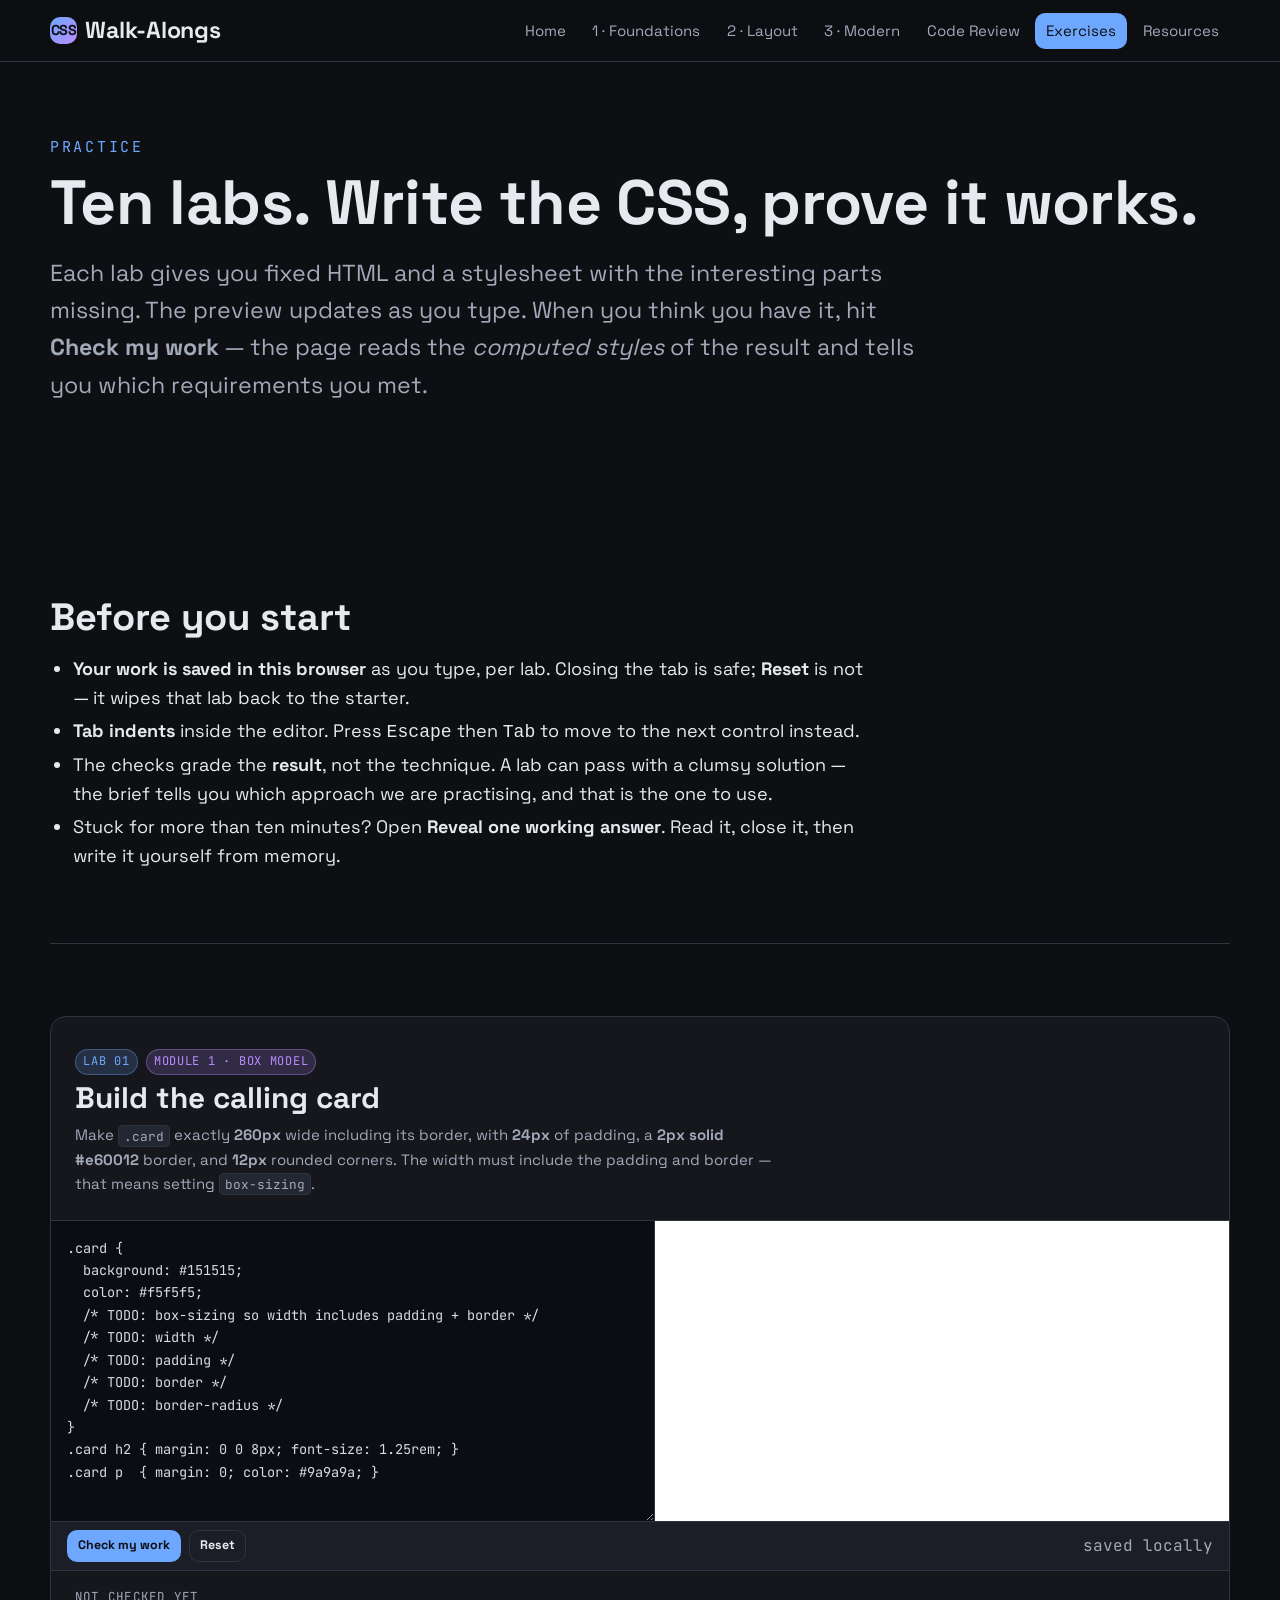
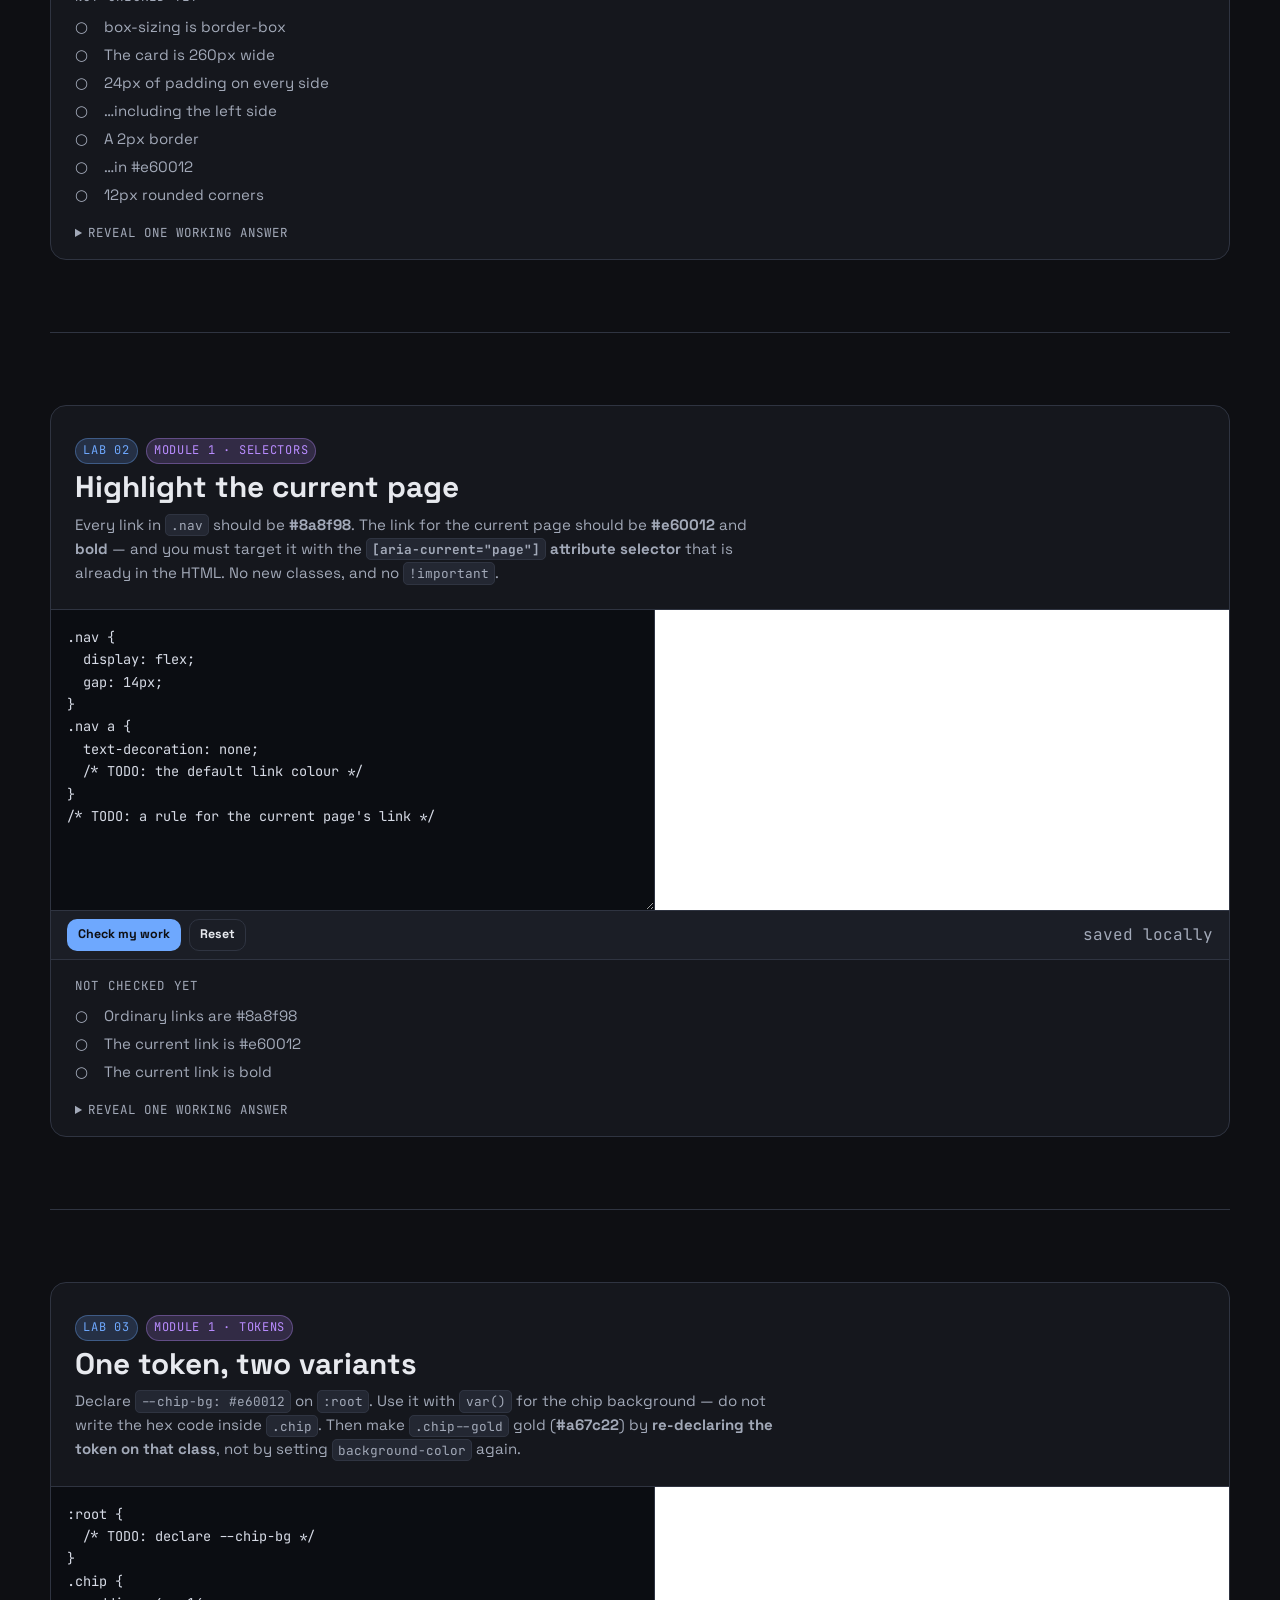
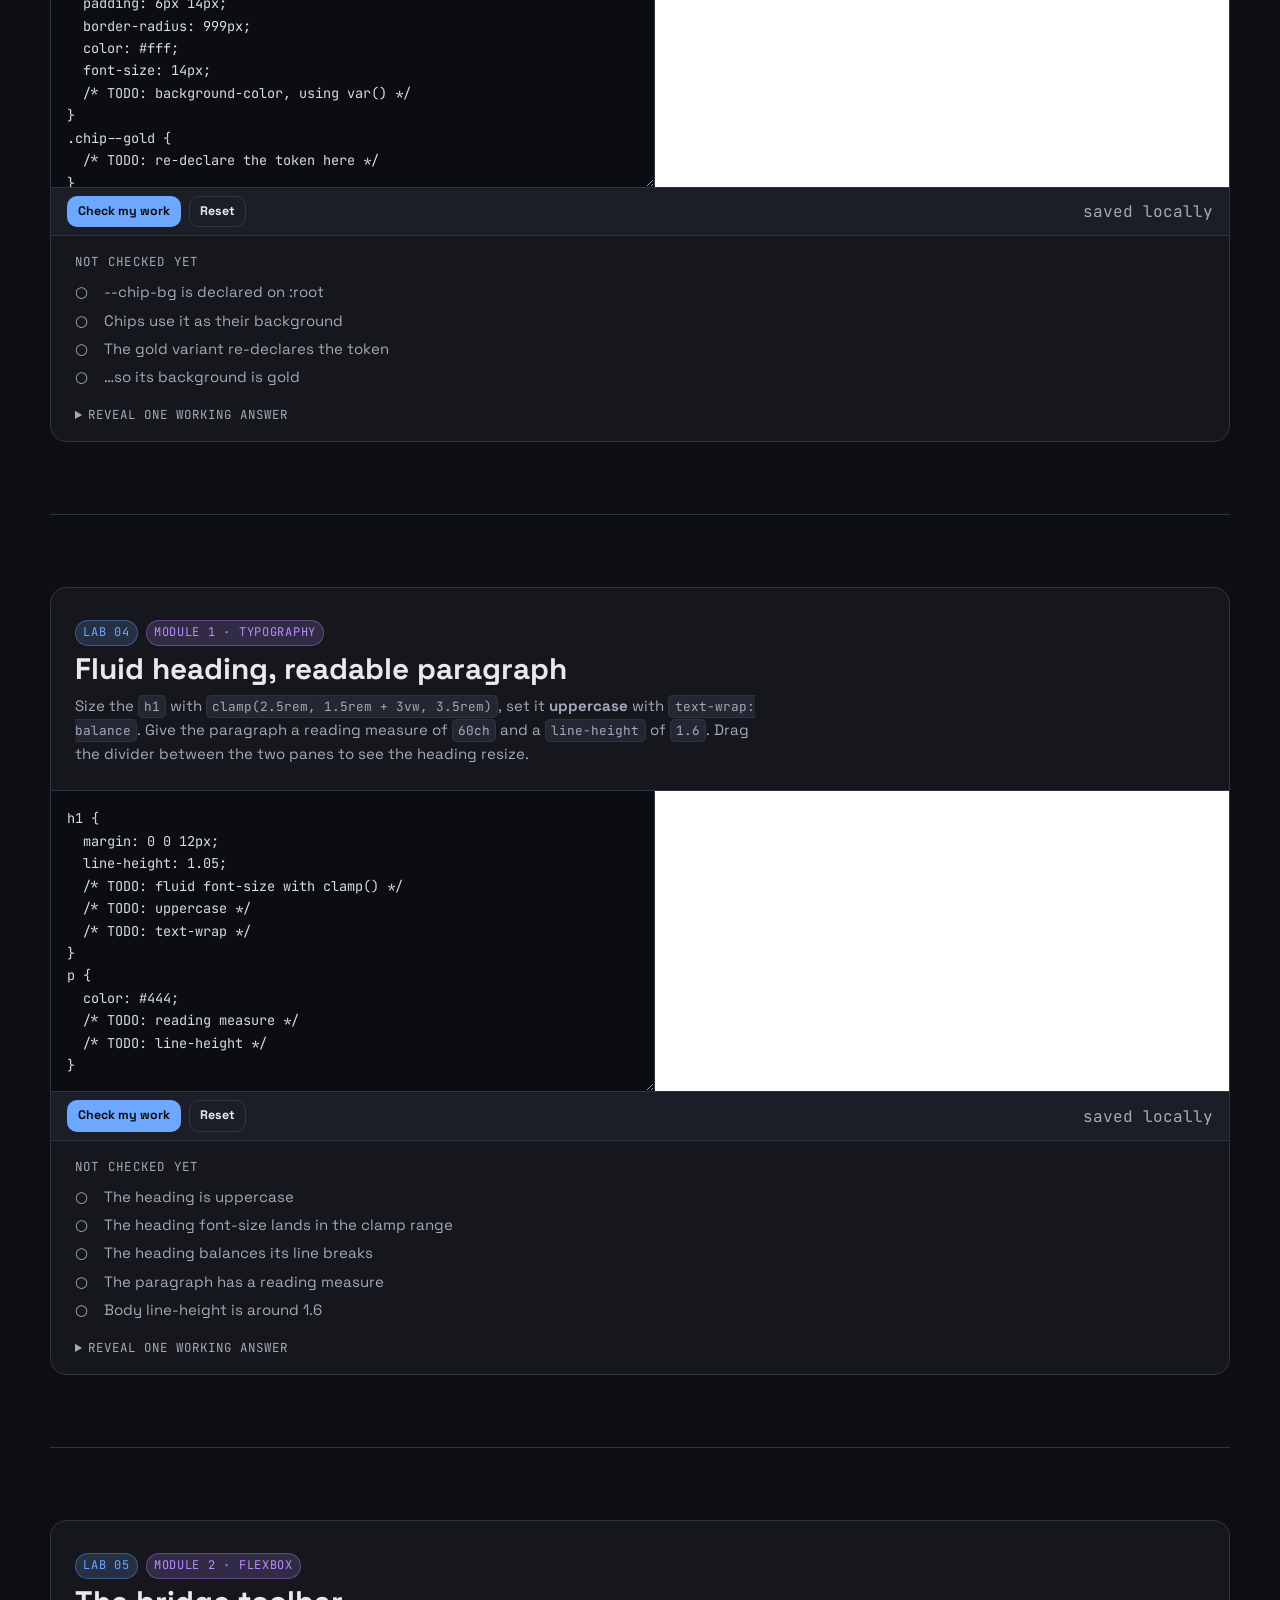
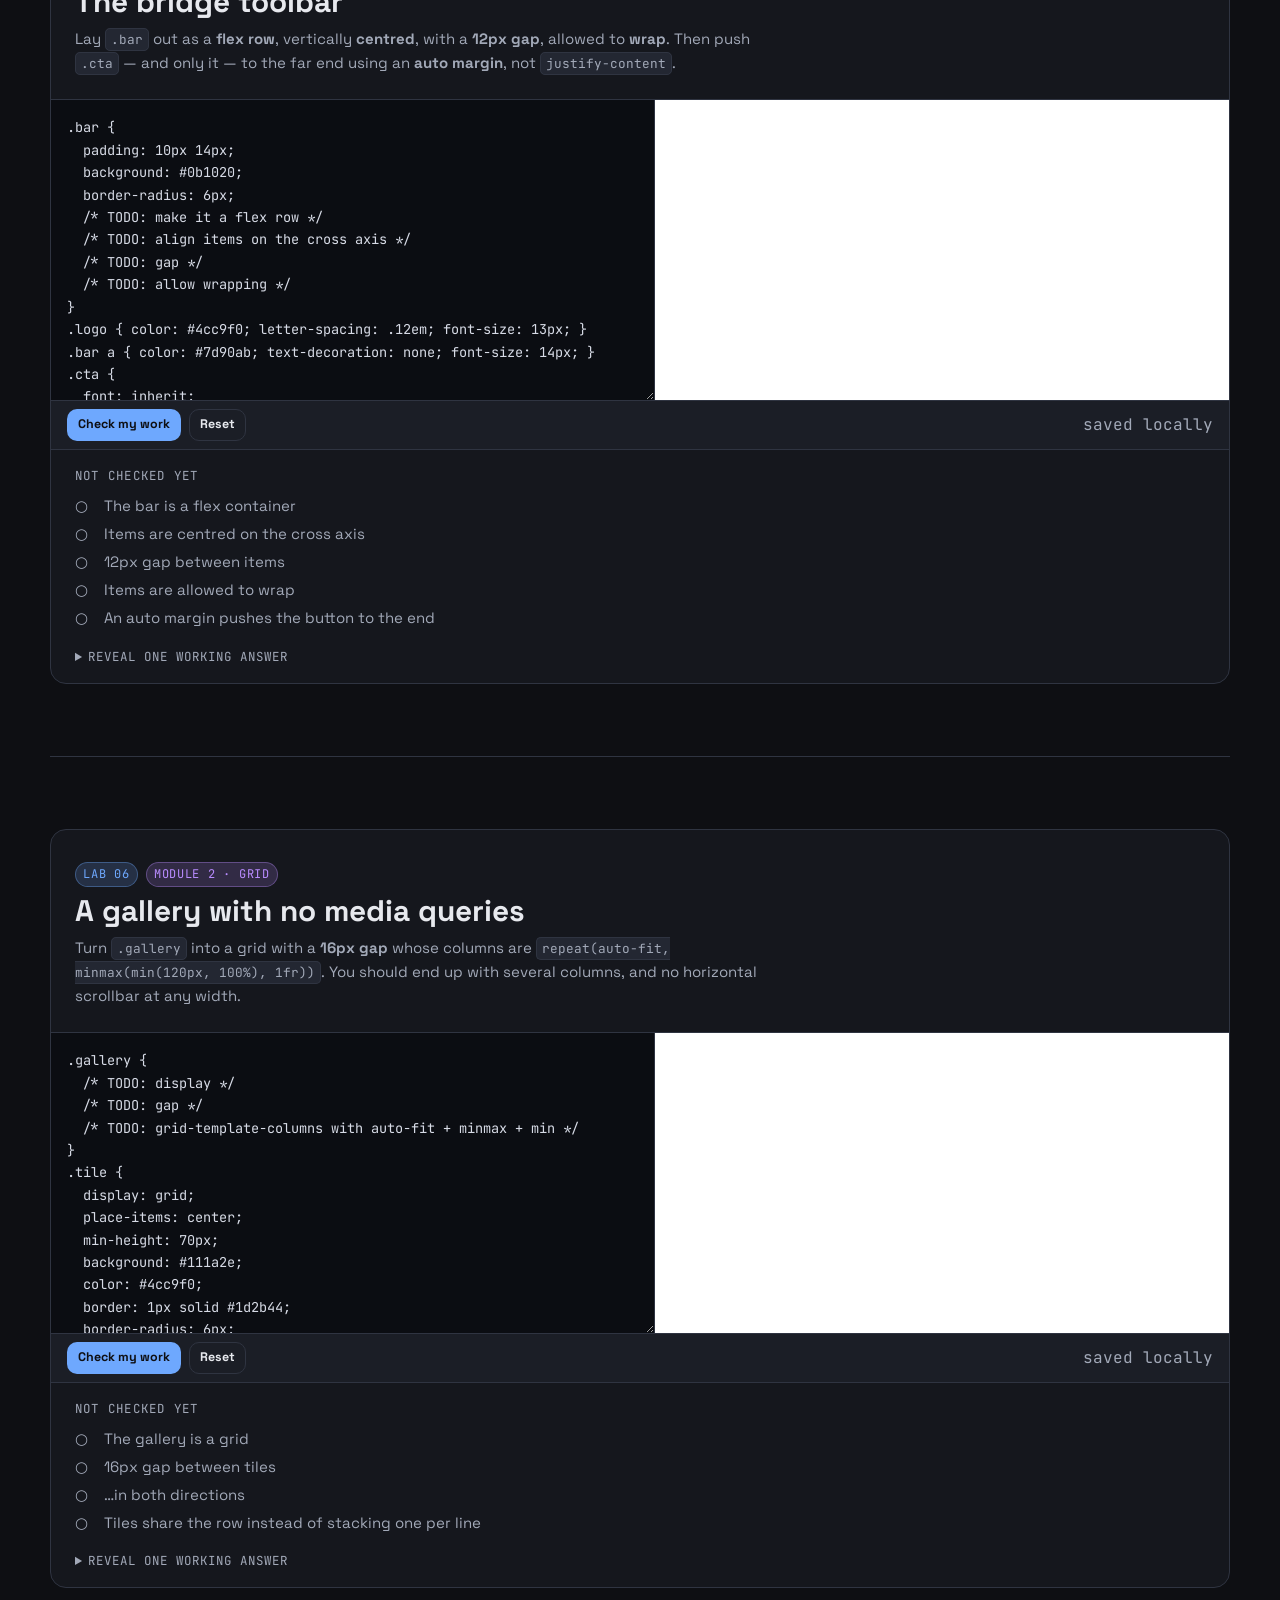
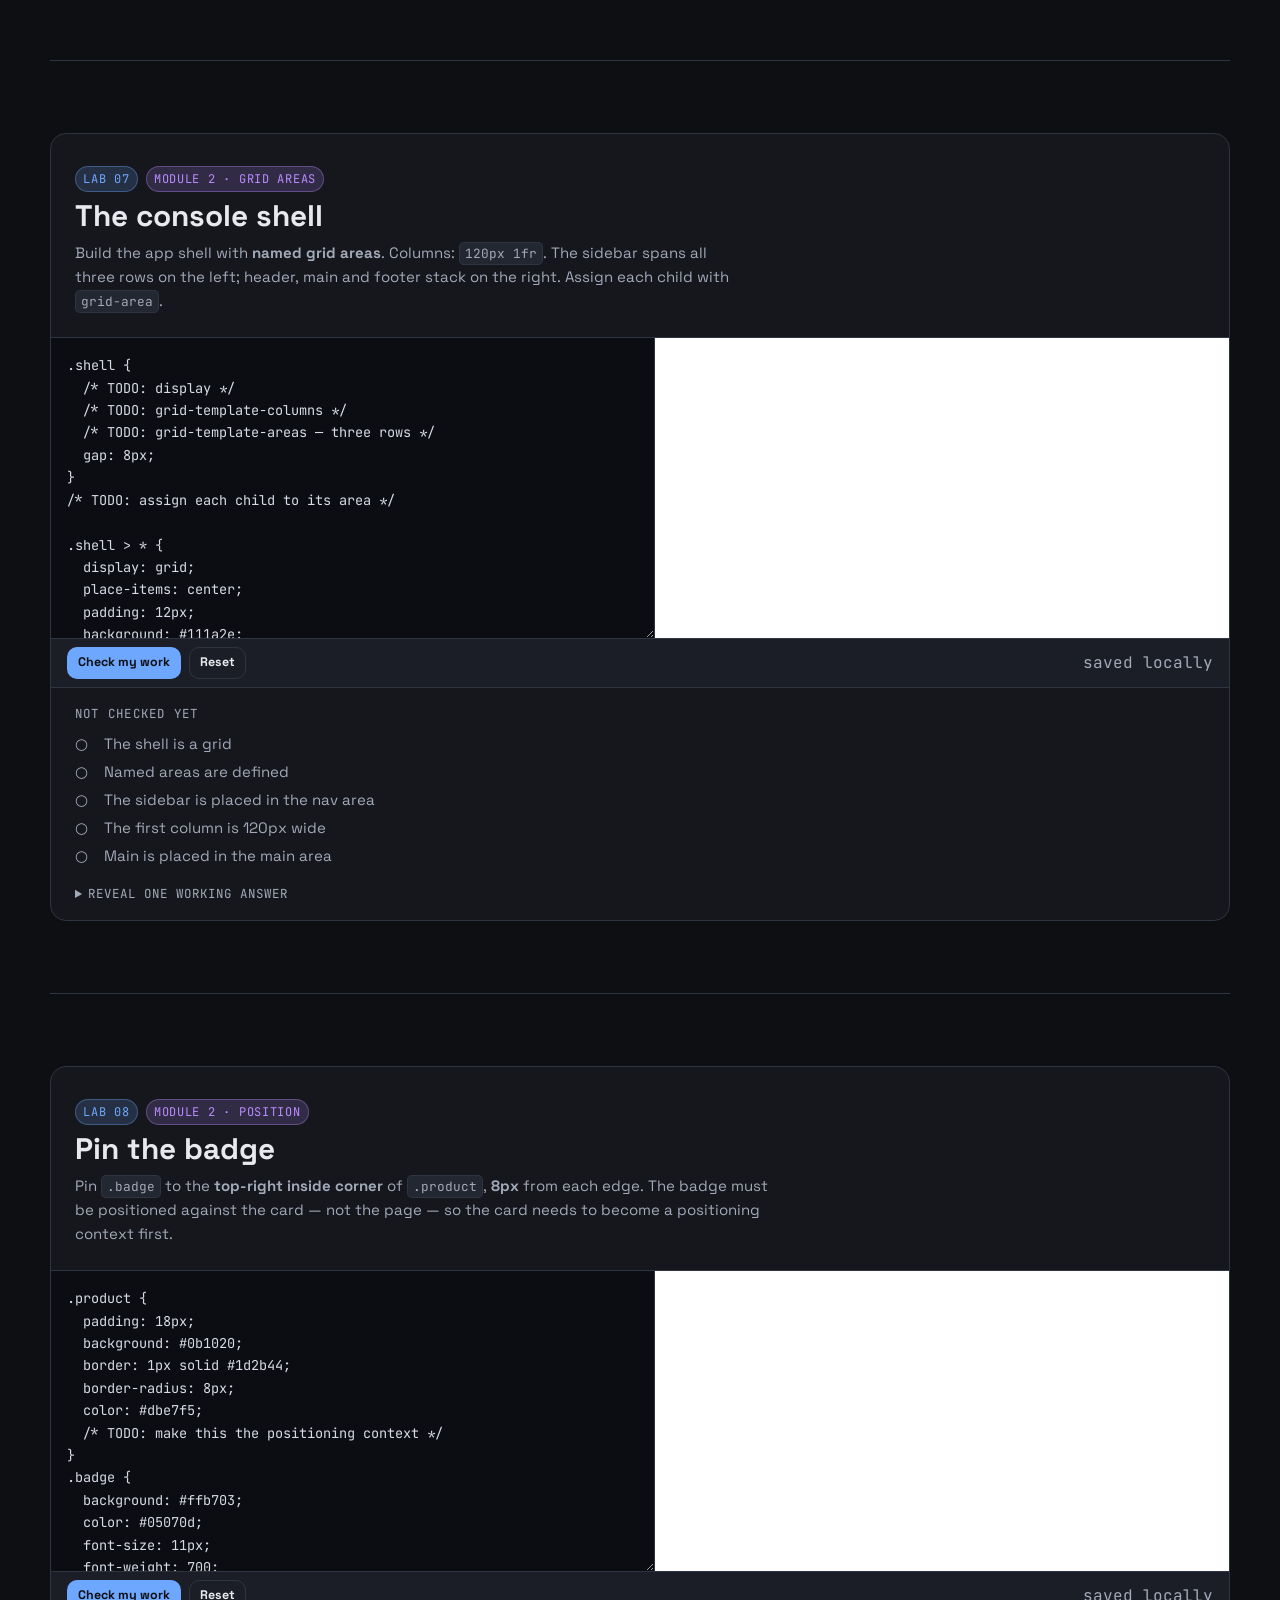
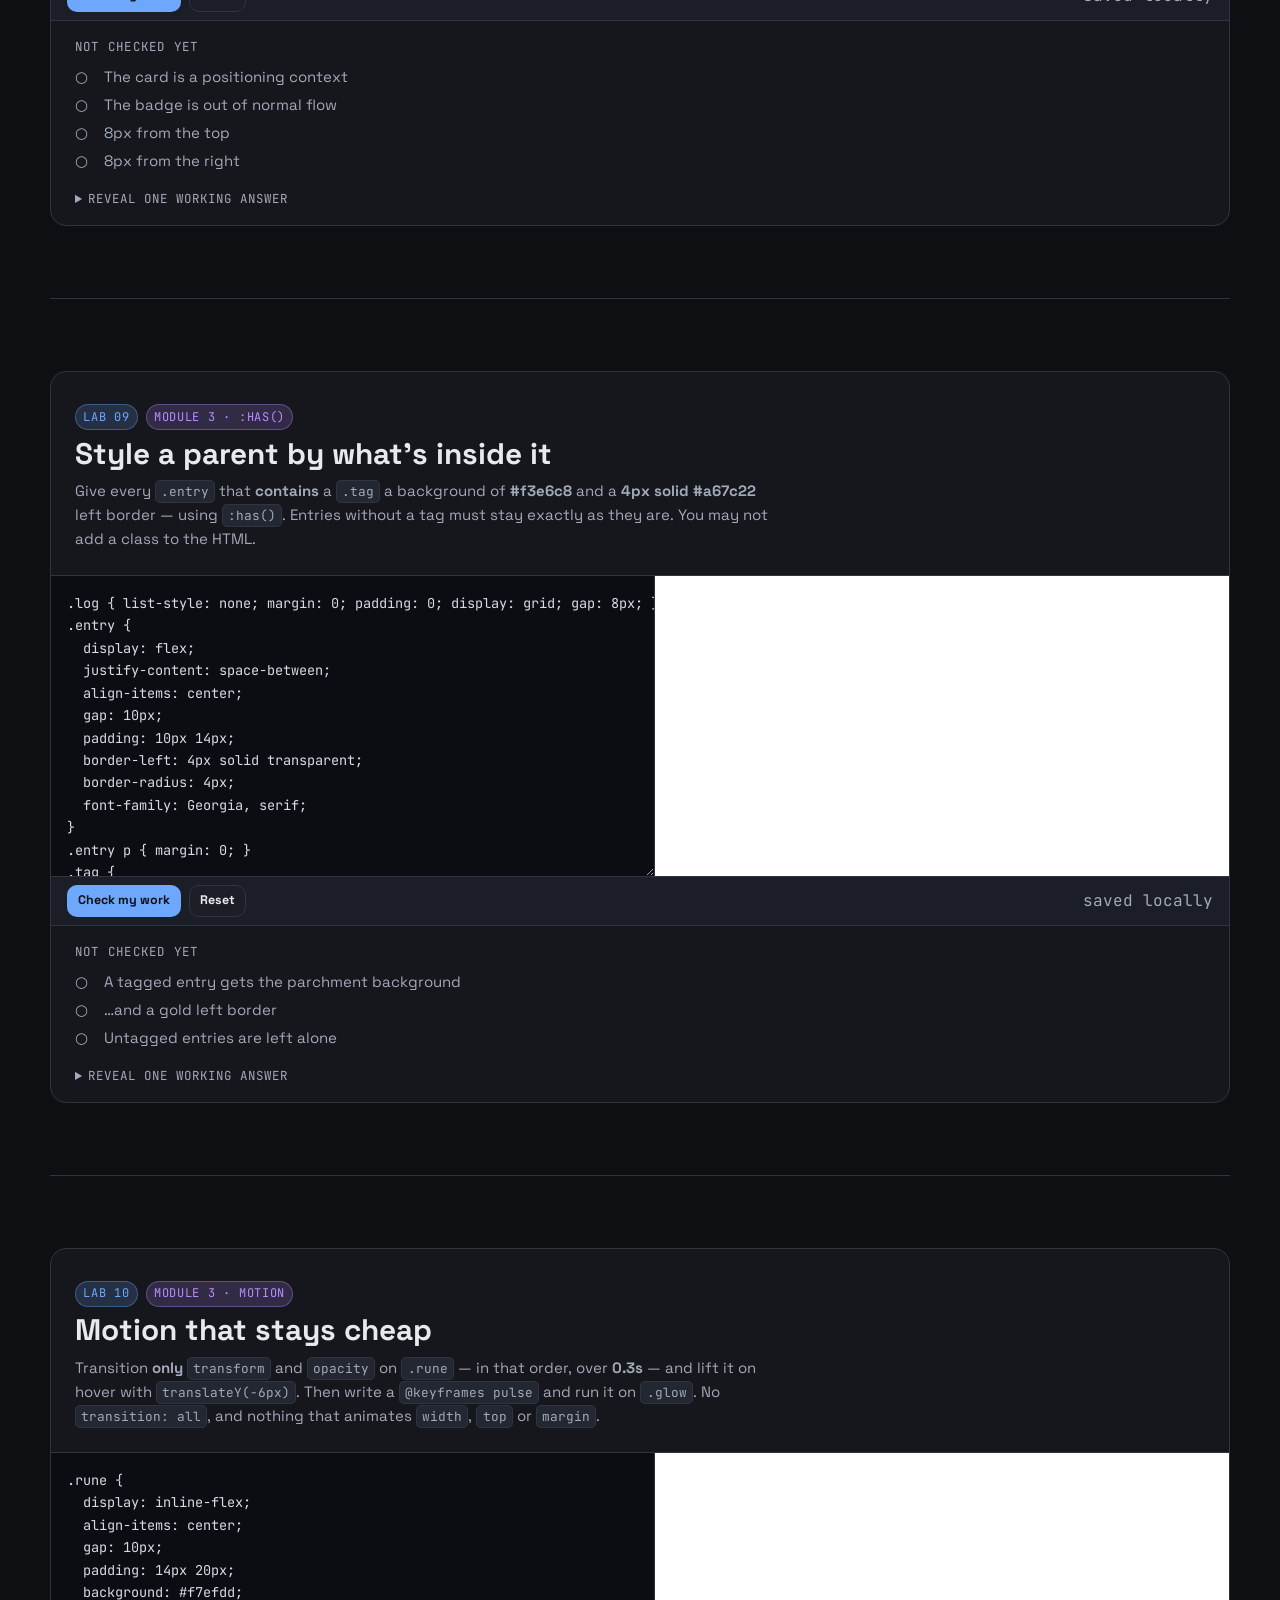
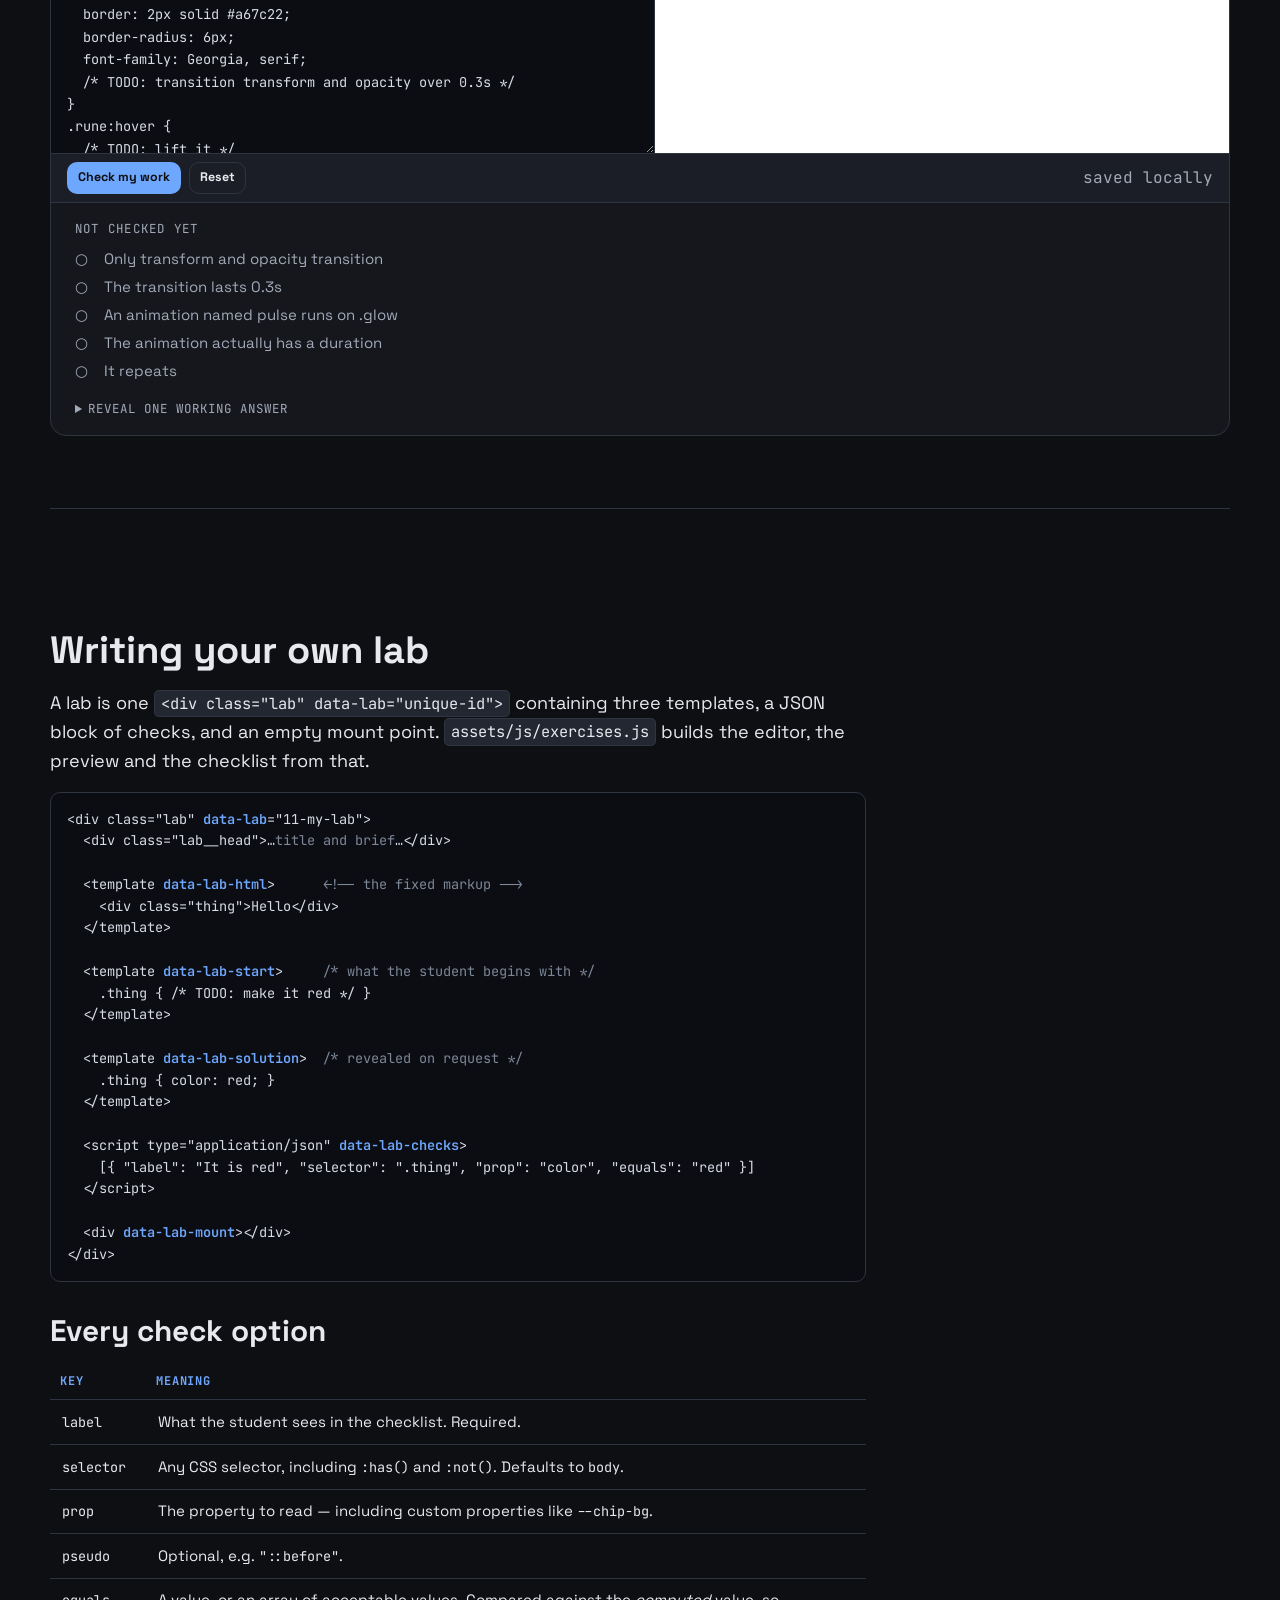
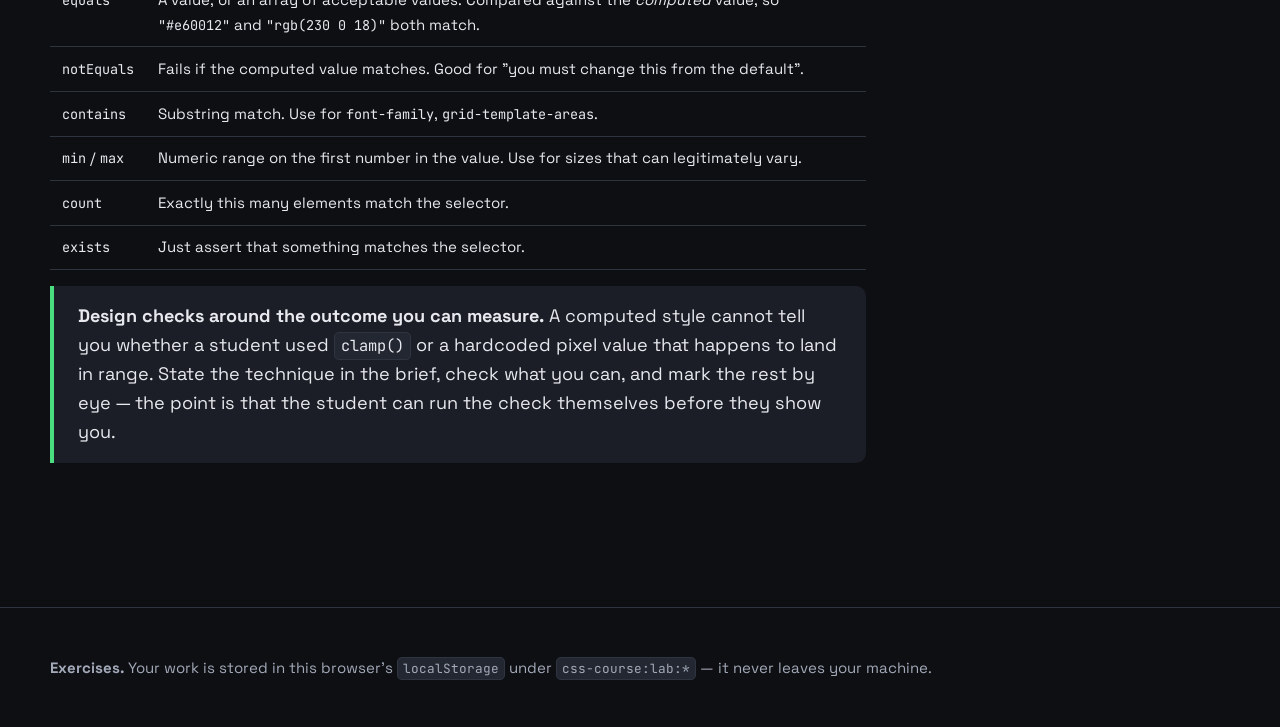
==== commit 68fd3e27: "Make the exercise checks independent of the preview pane width Two checks read USED layout values, s" ====
--- a/exercises.html
+++ b/exercises.html
@@ -418,7 +418,7 @@
         <p class="lab__brief">
           Turn <code class="inline">.gallery</code> into a grid with a
           <b>16px gap</b> whose columns are
-          <code class="inline">repeat(auto-fit, minmax(min(140px, 100%), 1fr))</code>.
+          <code class="inline">repeat(auto-fit, minmax(min(120px, 100%), 1fr))</code>.
           You should end up with several columns, and no horizontal scrollbar
           at any width.
         </p>
@@ -455,7 +455,7 @@
         .gallery {
           display: grid;
           gap: 16px;
-          grid-template-columns: repeat(auto-fit, minmax(min(140px, 100%), 1fr));
+          grid-template-columns: repeat(auto-fit, minmax(min(120px, 100%), 1fr));
         }
         .tile {
           display: grid;
@@ -474,7 +474,7 @@
         { "label": "The gallery is a grid",   "selector": ".gallery", "prop": "display",    "equals": "grid" },
         { "label": "16px gap between tiles",  "selector": ".gallery", "prop": "column-gap", "equals": "16px" },
         { "label": "…in both directions",     "selector": ".gallery", "prop": "row-gap",    "equals": "16px" },
-        { "label": "Tiles share the row instead of stacking one per line", "selector": ".tile", "prop": "width", "min": 90, "max": 230 }
+        { "label": "Tiles share the row instead of stacking one per line", "selector": ".tile", "prop": "width", "min": 90, "max": 240 }
       ]
       </script>
 
@@ -819,7 +819,7 @@
 
       <script type="application/json" data-lab-checks>
       [
-        { "label": "Only transform and opacity transition", "selector": ".rune", "prop": "transition-property", "equals": "transform, opacity" },
+        { "label": "Only transform and opacity transition", "selector": ".rune", "prop": "transition-property", "equals": ["transform, opacity", "opacity, transform"] },
         { "label": "The transition lasts 0.3s",             "selector": ".rune", "prop": "transition-duration", "min": 0.29, "max": 0.31 },
         { "label": "An animation named pulse runs on .glow","selector": ".glow", "prop": "animation-name",      "equals": "pulse" },
         { "label": "The animation actually has a duration", "selector": ".glow", "prop": "animation-duration",  "min": 0.1 },
--- a/assets/css/lab.css
+++ b/assets/css/lab.css
@@ -166,7 +166,13 @@
   .lab__body { grid-template-columns: minmax(0, 1.05fr) minmax(0, 1fr); }
 }
 
-.lab__pane { background-color: var(--bg); display: flex; flex-direction: column; min-inline-size: 0; }
+.lab__pane {
+  background-color: var(--bg);
+  display: flex;
+  flex-direction: column;
+  min-inline-size: 0;
+  overflow-x: auto;      /* the preview below has a floor; let it scroll, not overflow */
+}
 
 .lab__editor {
   flex: 1;
@@ -188,6 +194,15 @@
 .lab__preview {
   flex: 1;
   inline-size: 100%;
+  /* A floor on the width is load-bearing, not cosmetic. Several checks read
+     USED layout values (an auto margin's resolved size, a grid item's width),
+     and those all collapse to 0px in a zero-width or hairline-narrow preview
+     — which would report a correct answer as wrong.
+     320px specifically: it leaves 280px of content box, which is wide enough
+     for lab 06's auto-fit grid to form two columns, and is never equal to
+     lab 01's 260px target — so an UNSTYLED block div can't accidentally
+     satisfy that check either. Changing this number can silently break both. */
+  min-inline-size: 320px;
   min-block-size: 300px;
   border: 0;
   background-color: #fff;
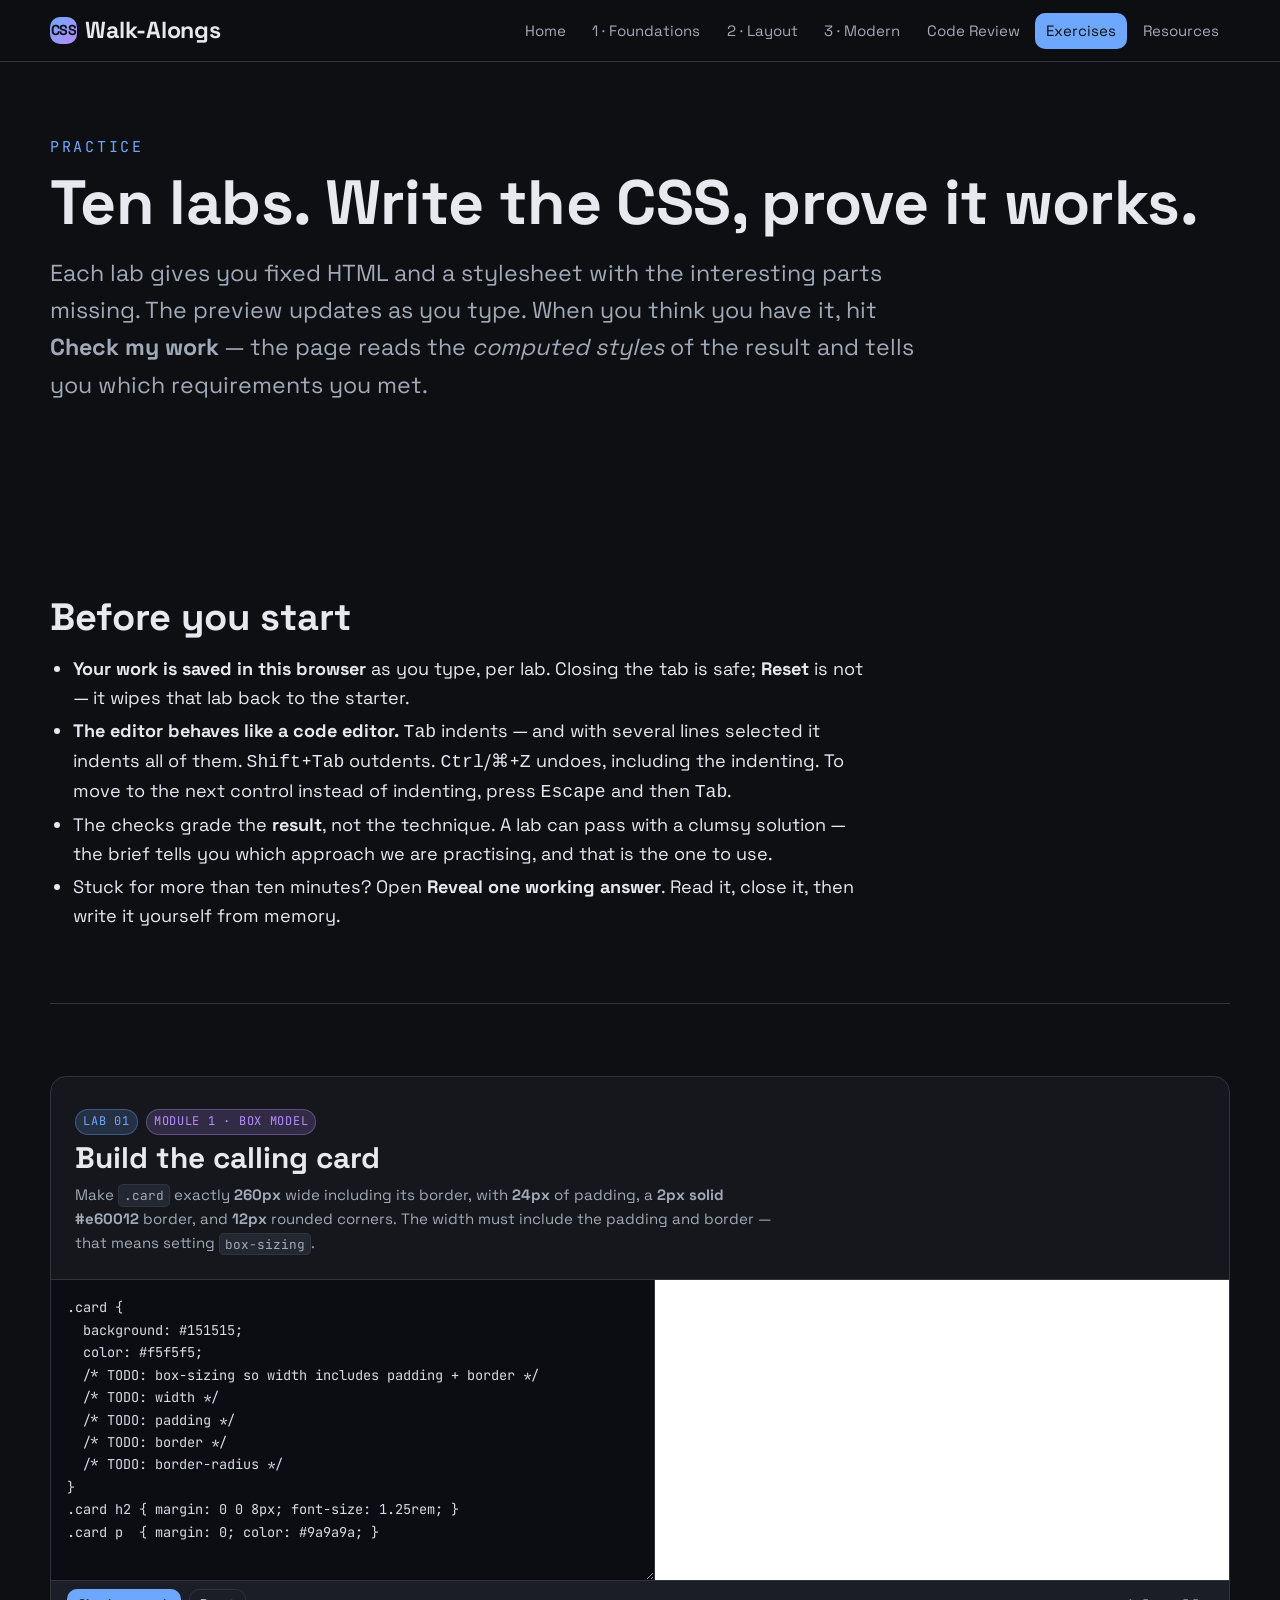
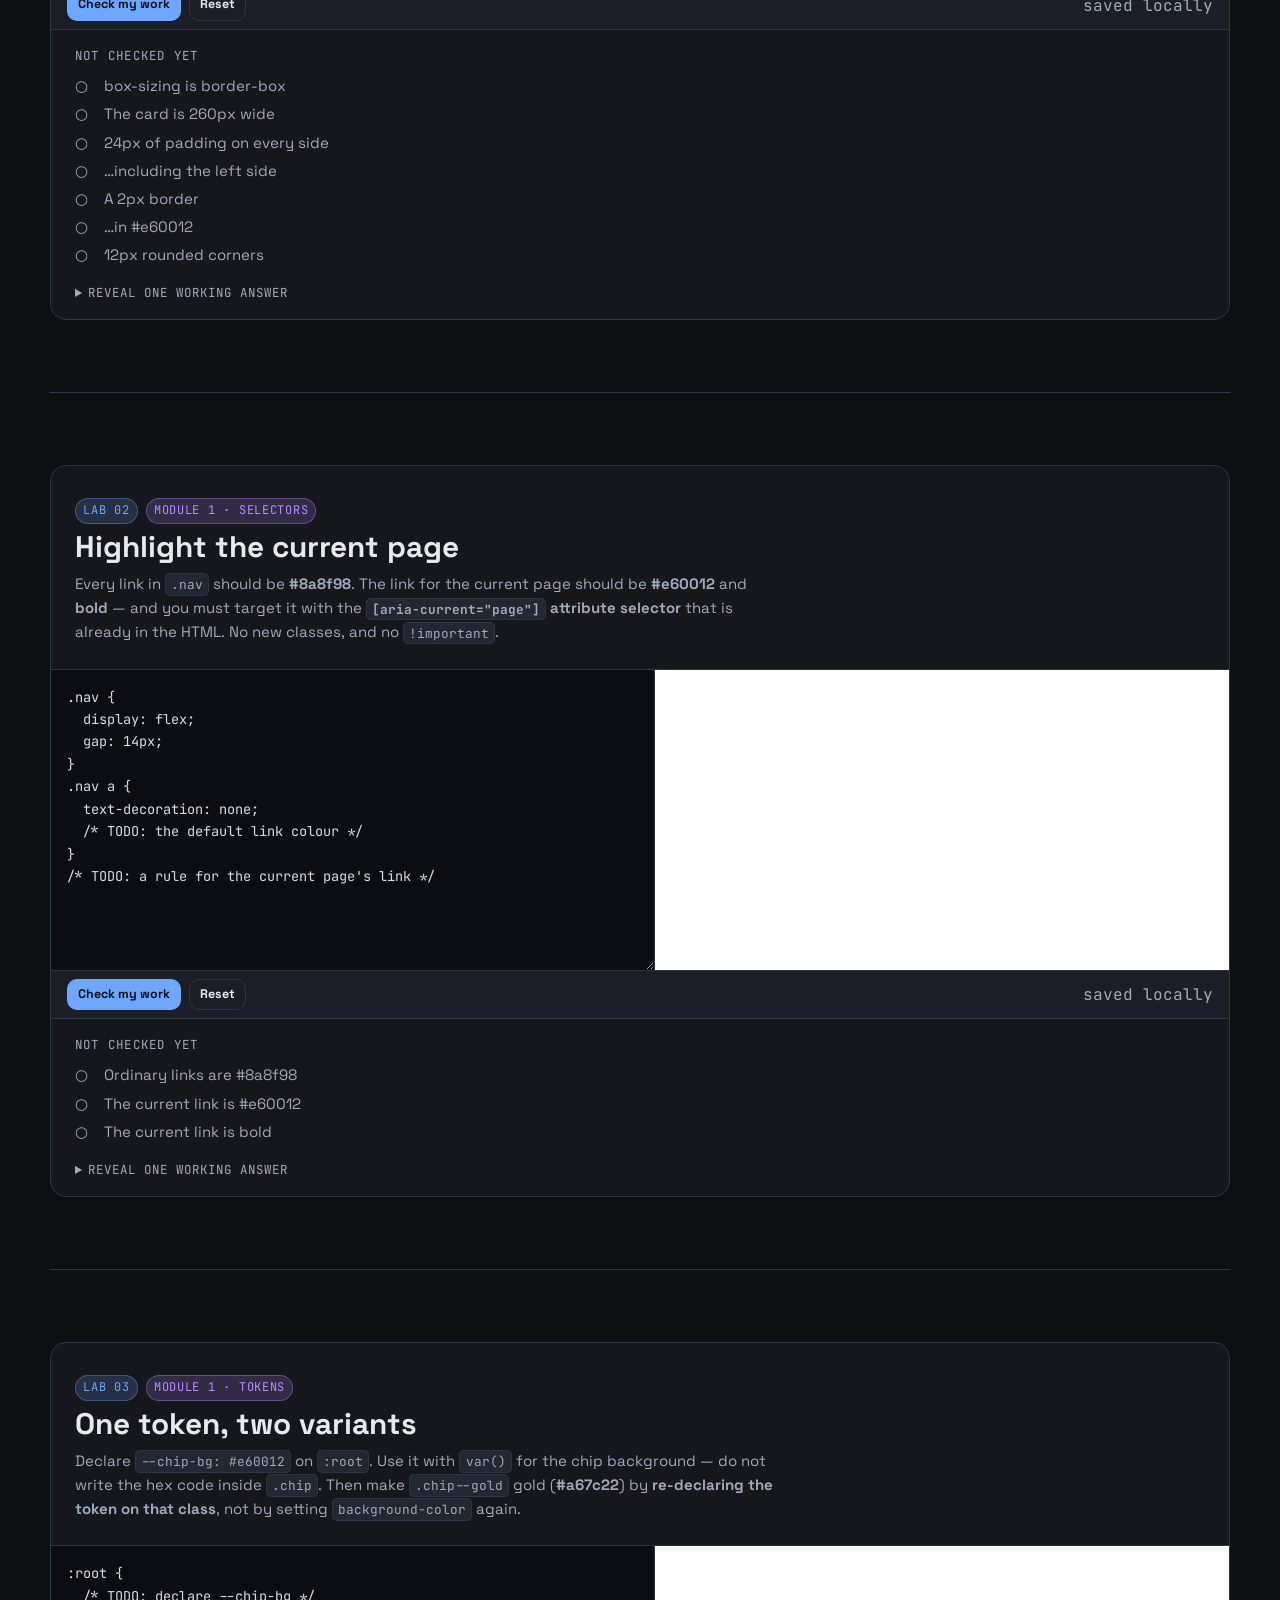
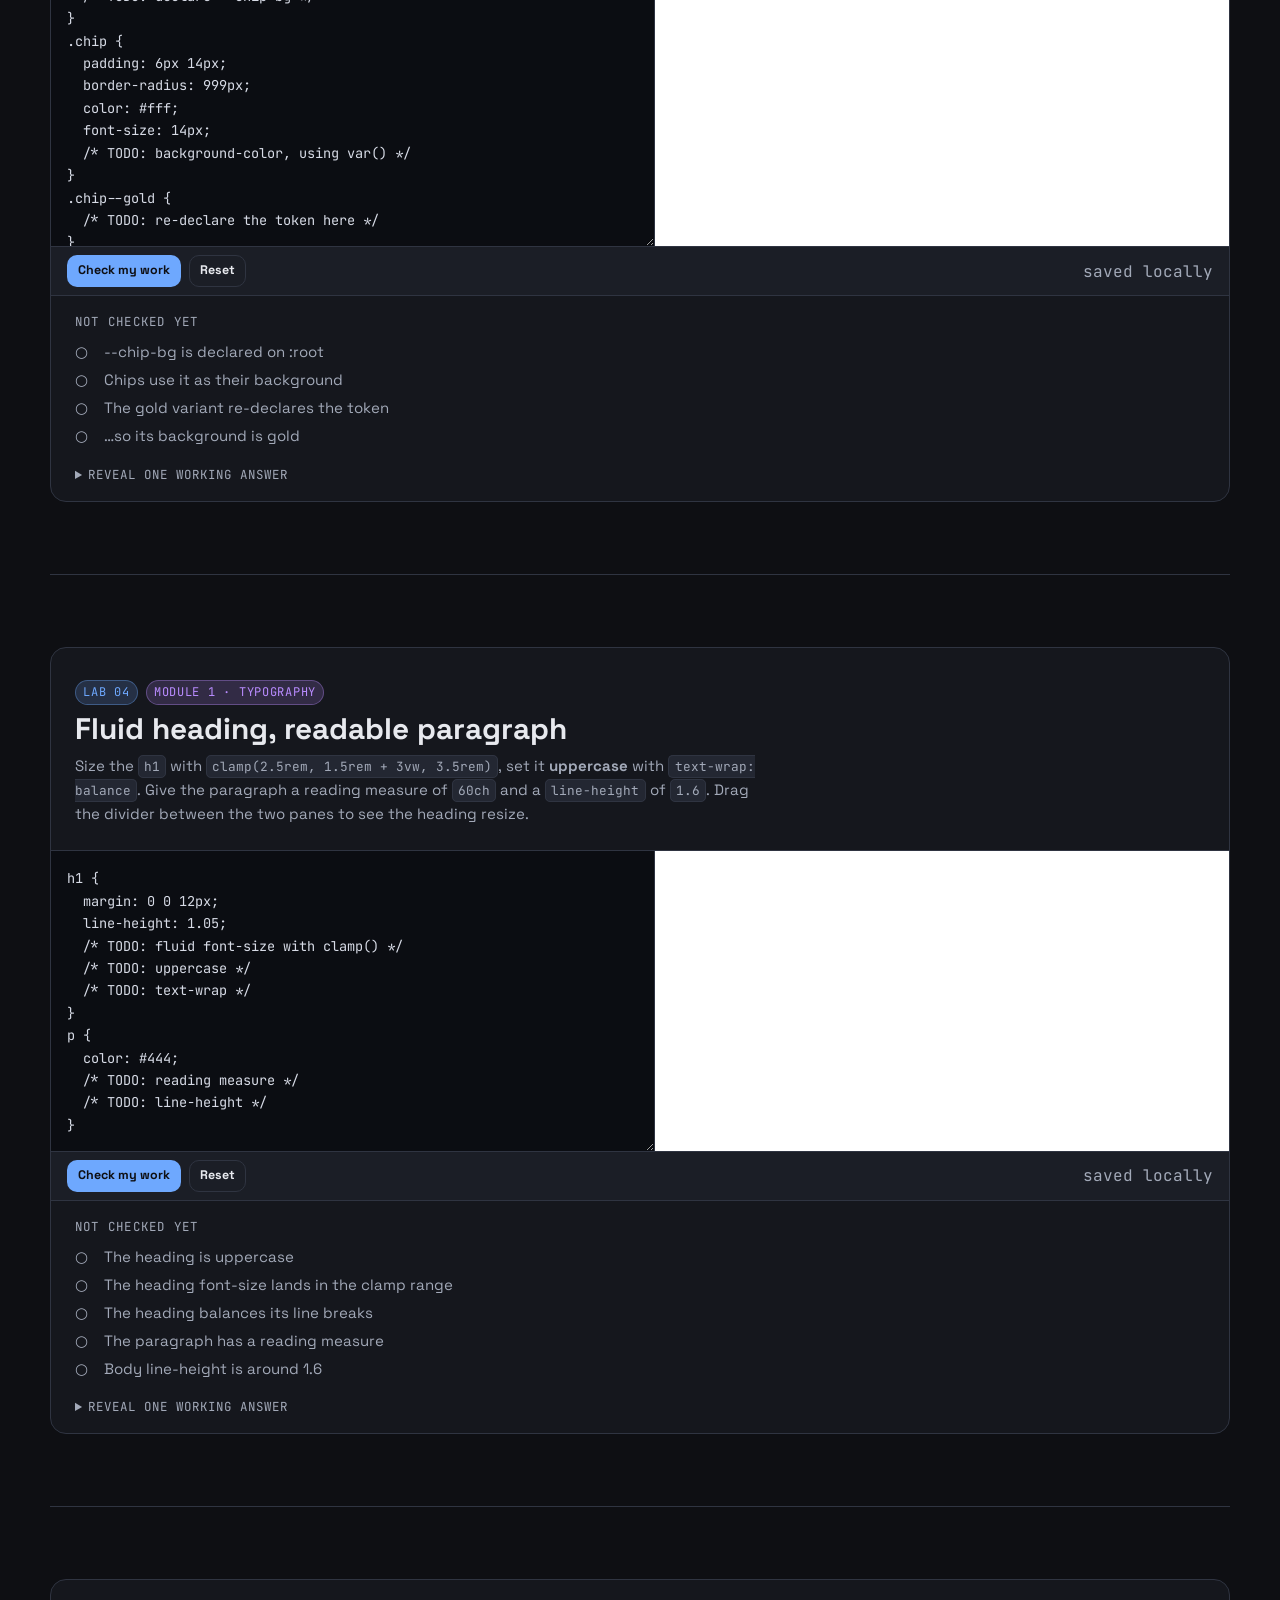
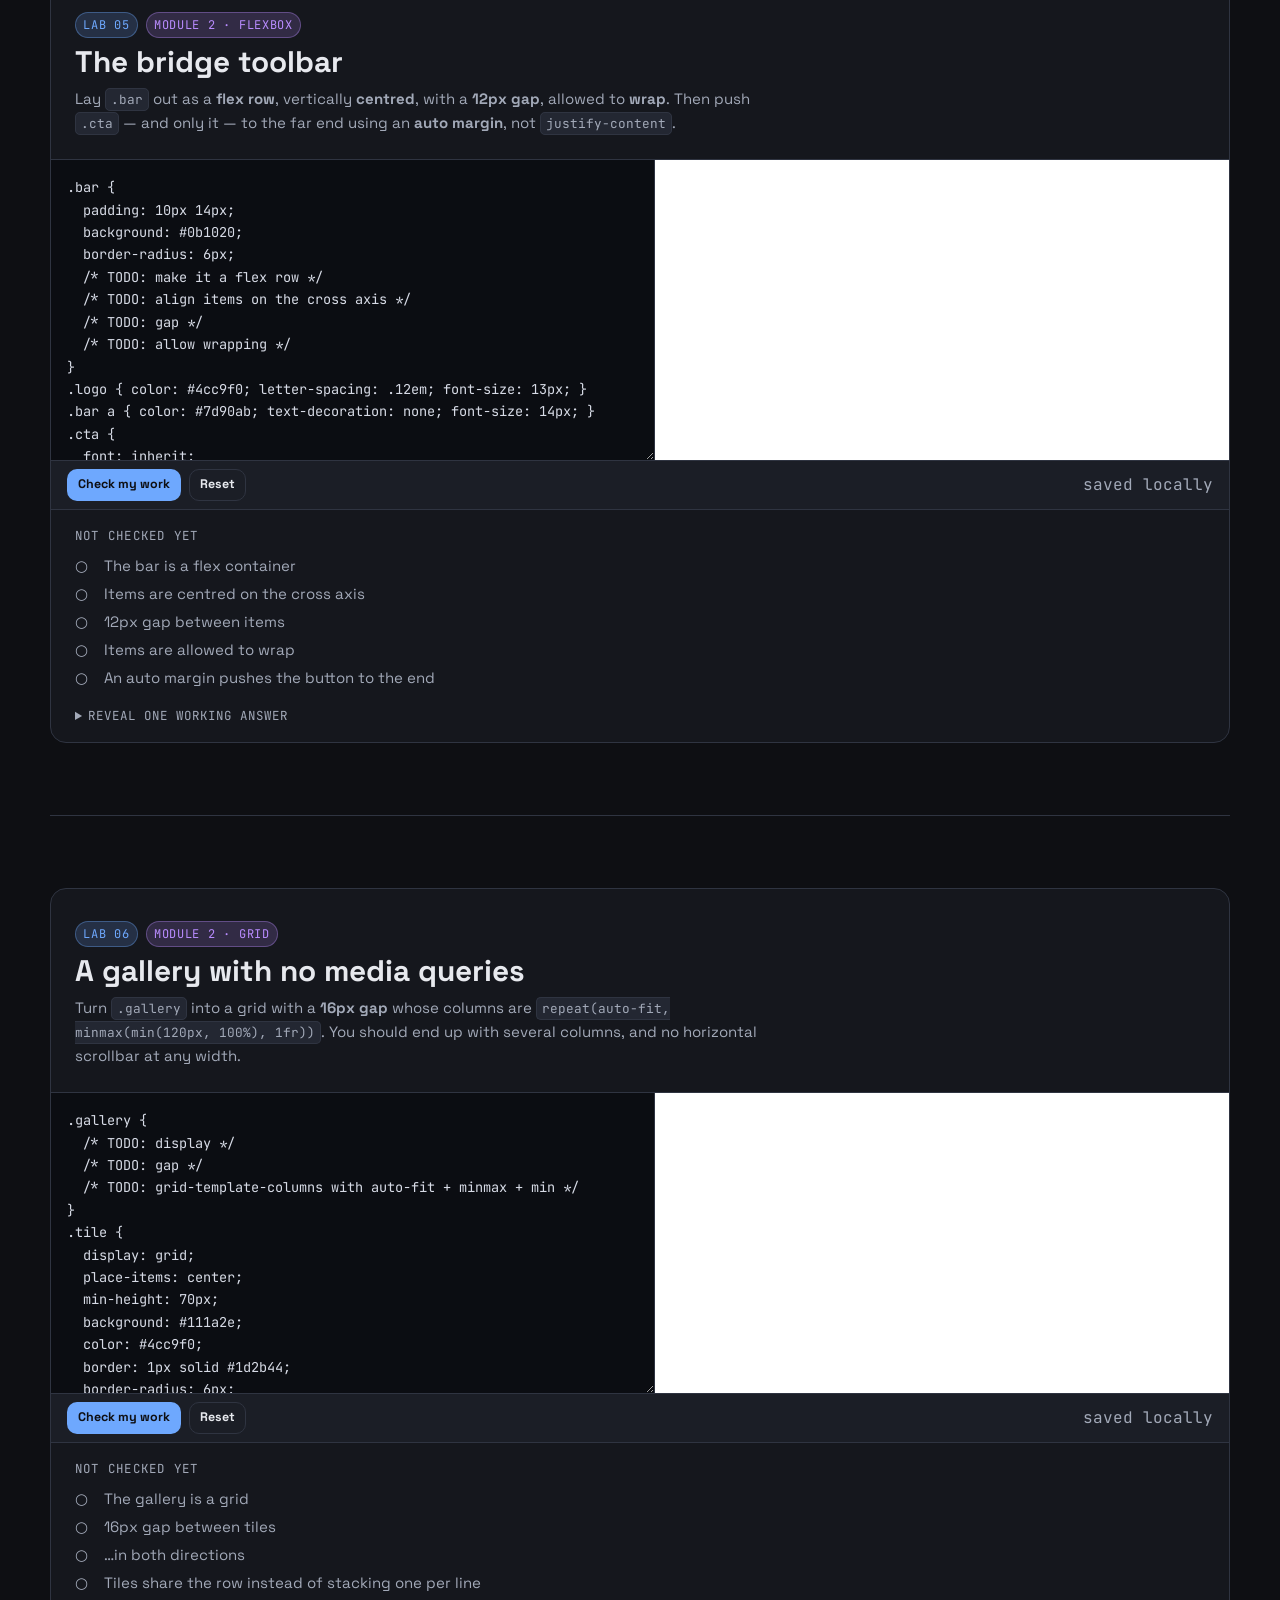
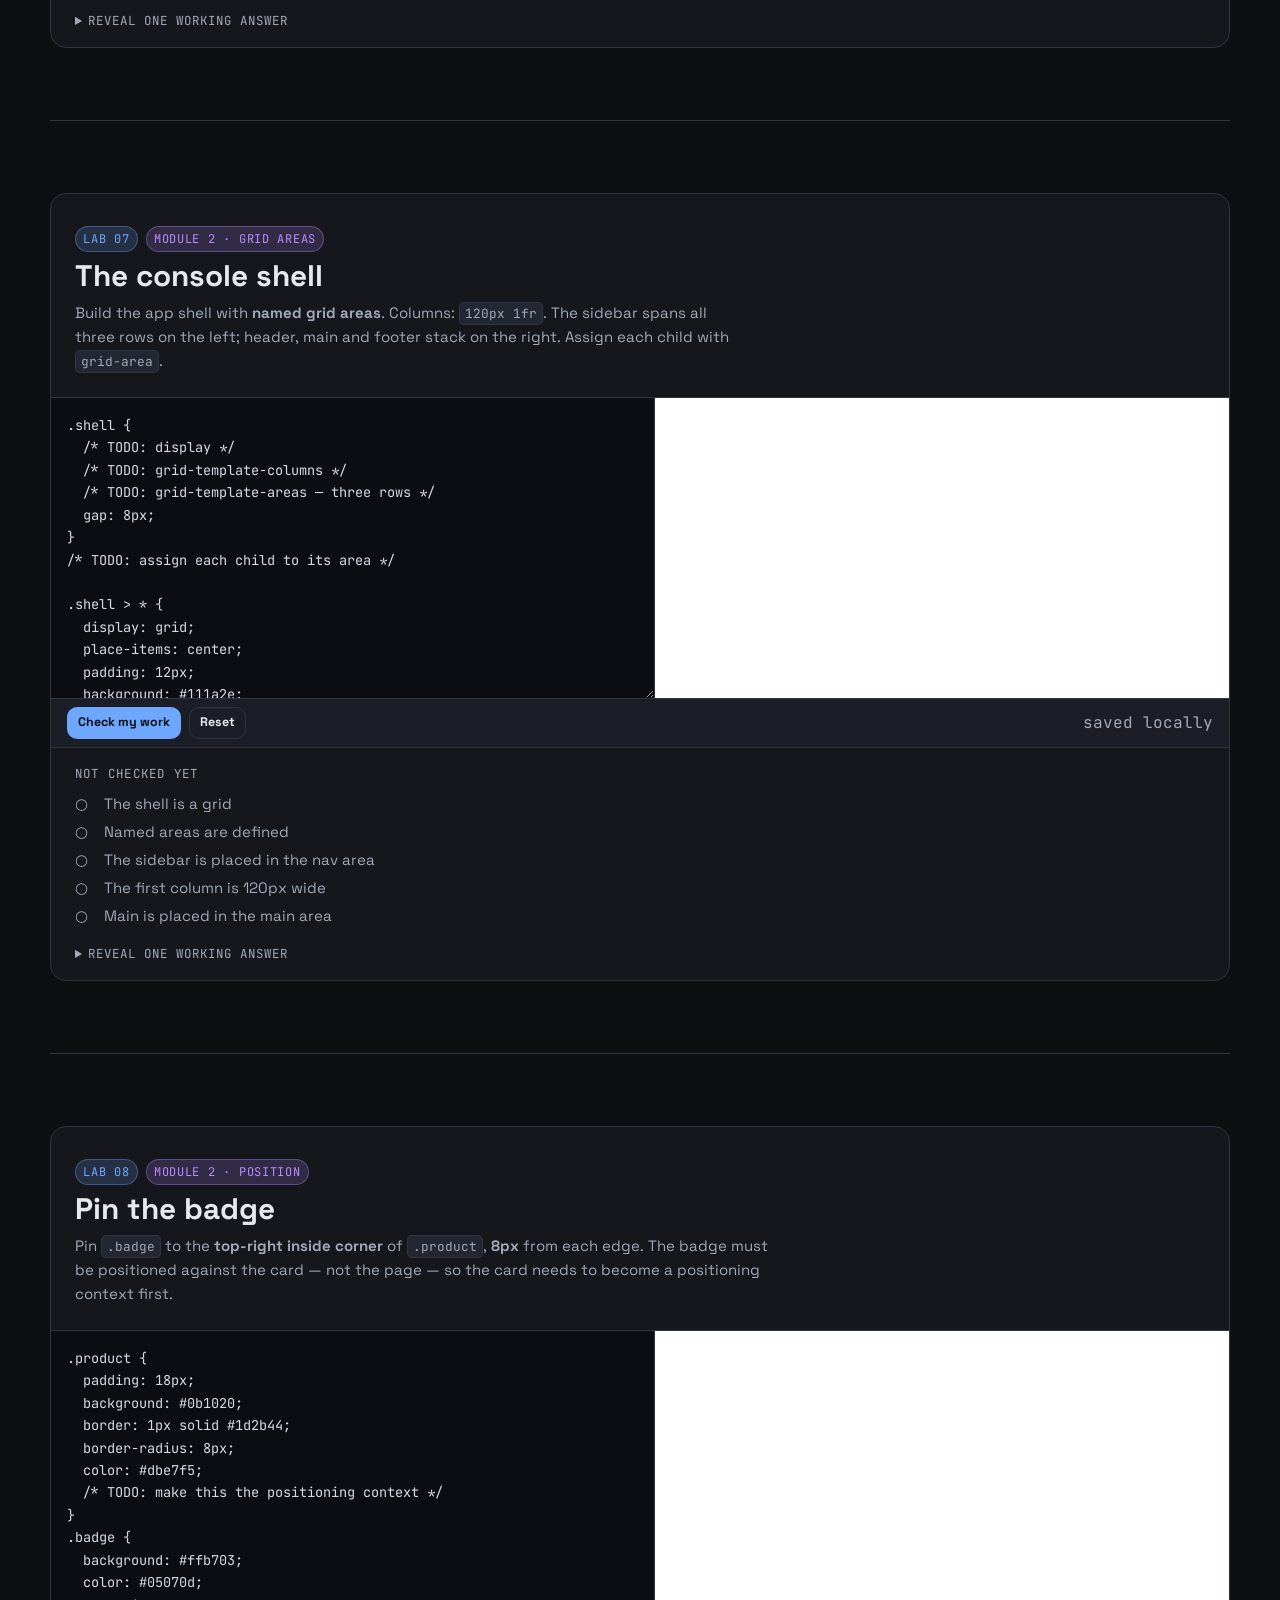
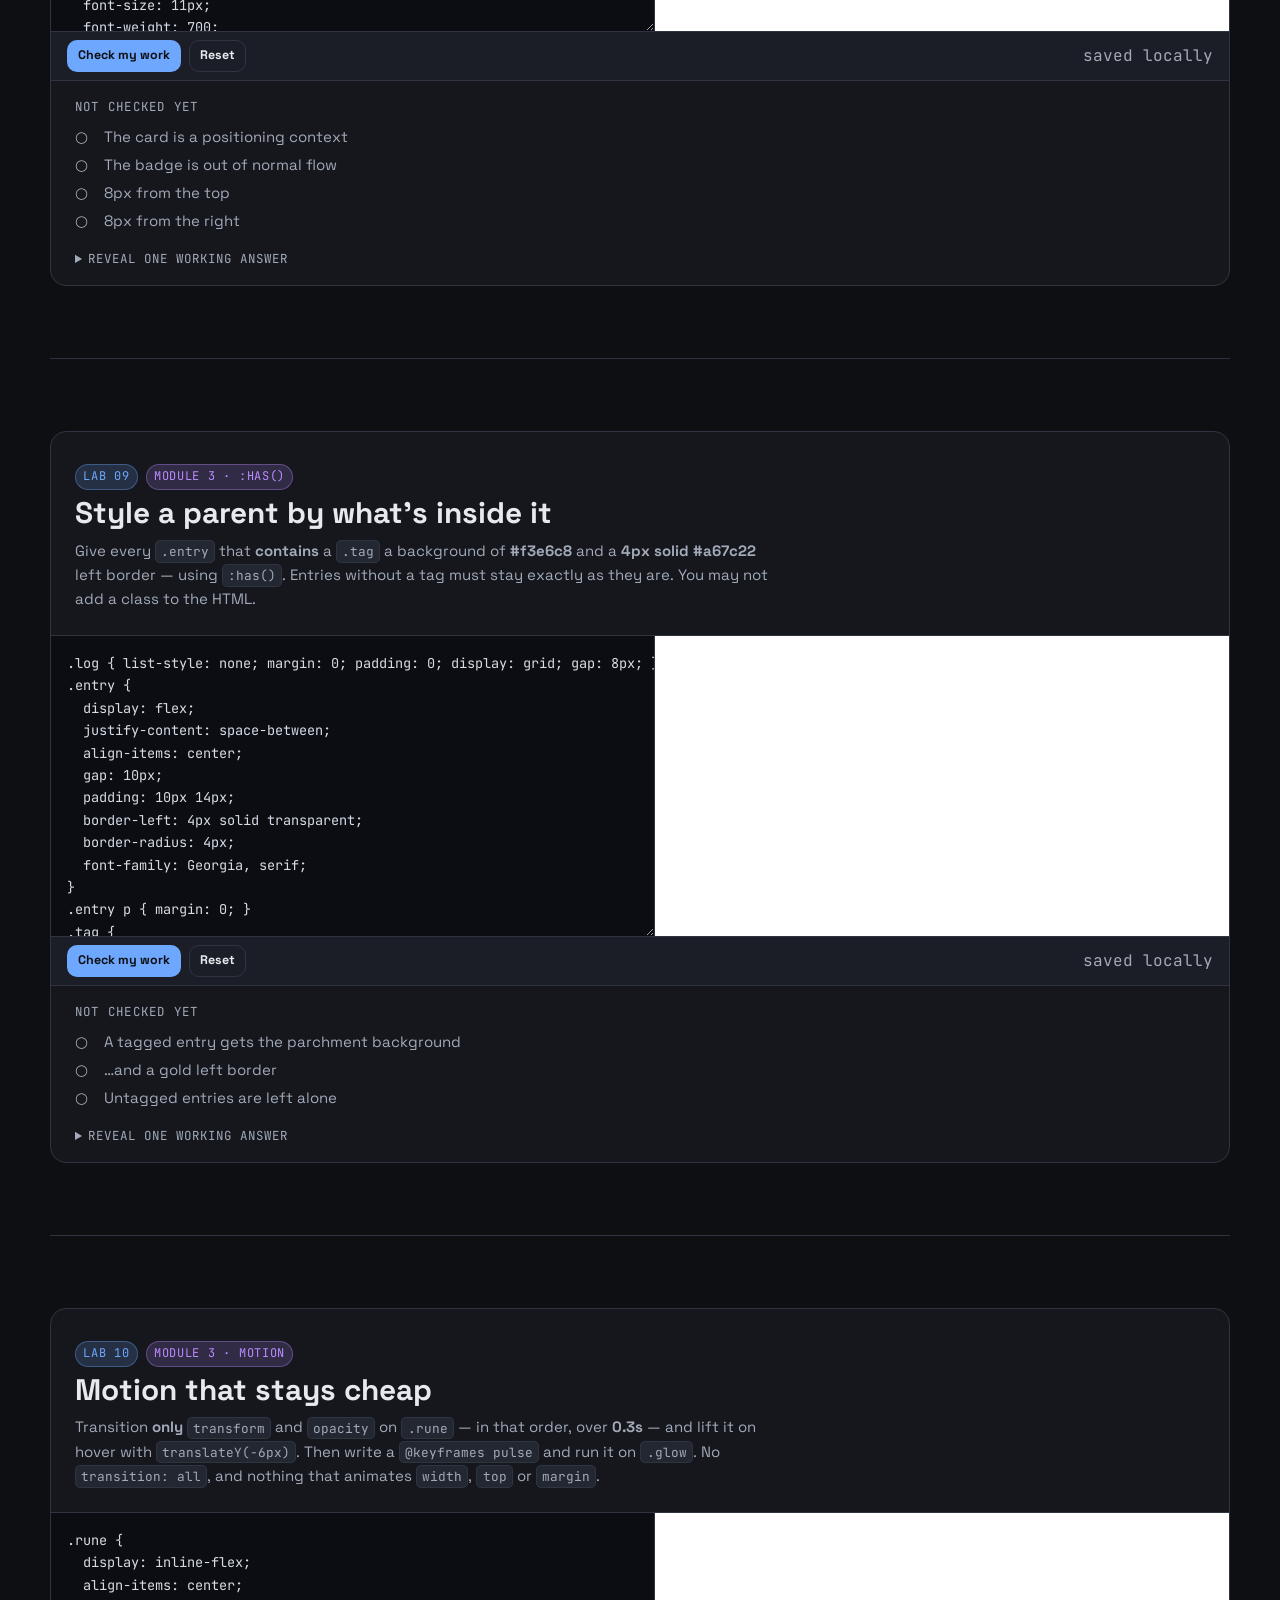
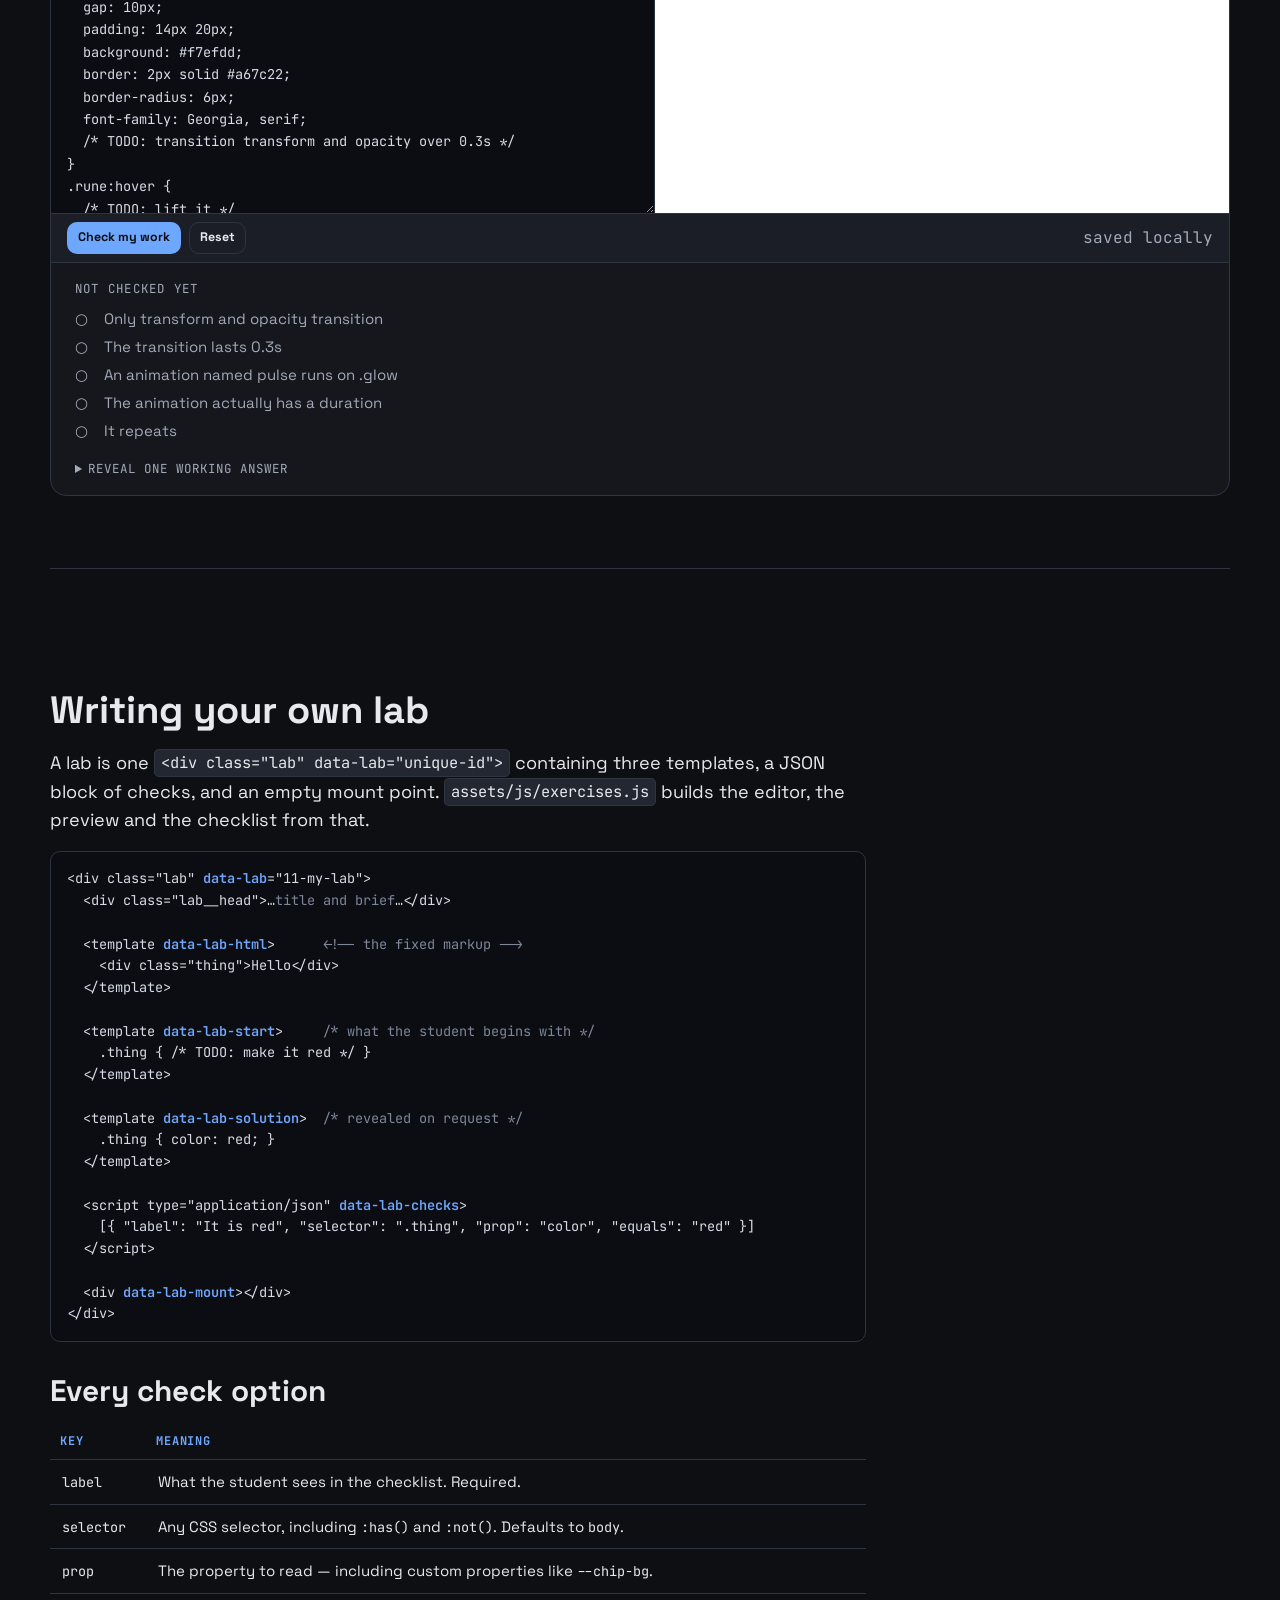
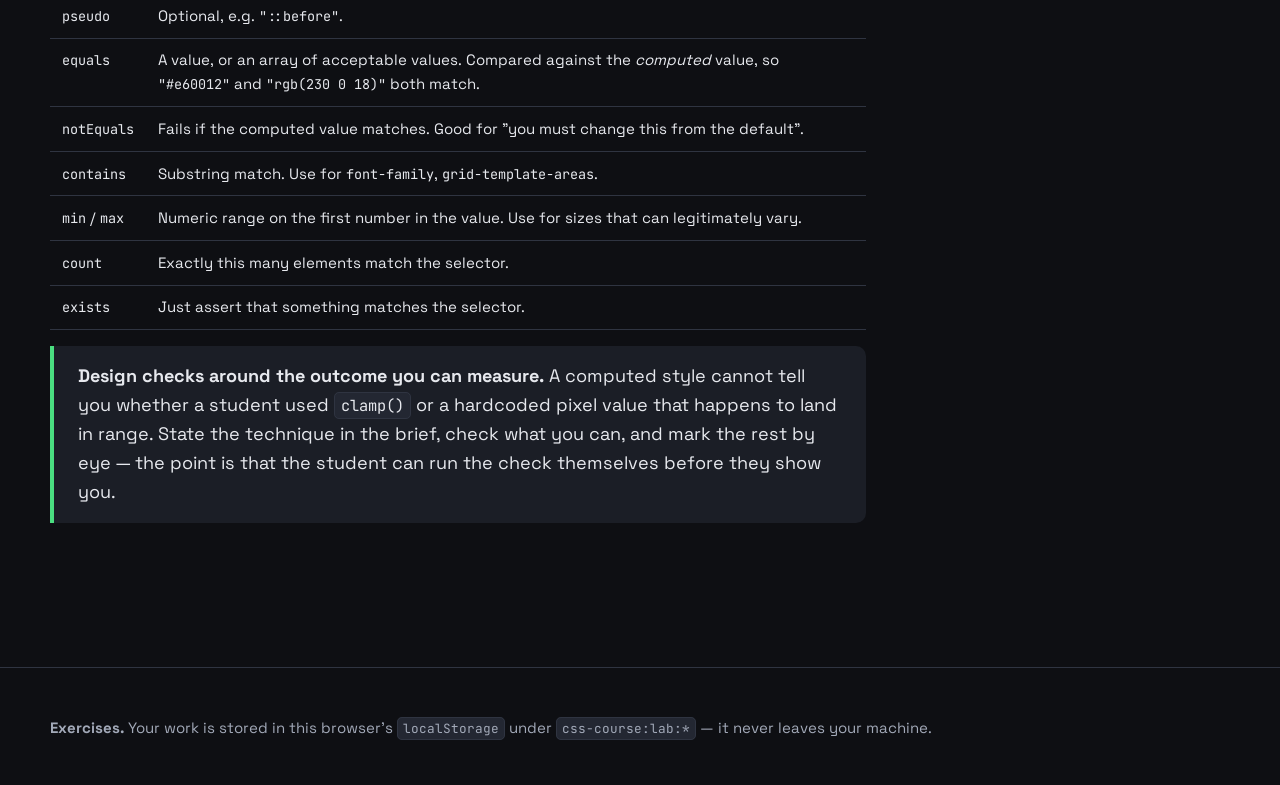
==== commit 9b2d45e1: "Stop the editor's Tab key from destroying the student's work Pressing Tab with a multi-line selectio" ====
--- a/exercises.html
+++ b/exercises.html
@@ -48,7 +48,11 @@
       <h2 class="mt-0">Before you start</h2>
       <ul>
         <li><b>Your work is saved in this browser</b> as you type, per lab. Closing the tab is safe; <b>Reset</b> is not — it wipes that lab back to the starter.</li>
-        <li><b>Tab indents</b> inside the editor. Press <kbd>Escape</kbd> then <kbd>Tab</kbd> to move to the next control instead.</li>
+        <li><b>The editor behaves like a code editor.</b> <kbd>Tab</kbd> indents
+          — and with several lines selected it indents all of them.
+          <kbd>Shift</kbd>+<kbd>Tab</kbd> outdents. <kbd>Ctrl</kbd>/<kbd>⌘</kbd>+<kbd>Z</kbd>
+          undoes, including the indenting. To move to the next control instead
+          of indenting, press <kbd>Escape</kbd> and then <kbd>Tab</kbd>.</li>
         <li>The checks grade the <b>result</b>, not the technique. A lab can pass with a clumsy solution — the brief tells you which approach we are practising, and that is the one to use.</li>
         <li>Stuck for more than ten minutes? Open <b>Reveal one working answer</b>. Read it, close it, then write it yourself from memory.</li>
       </ul>
